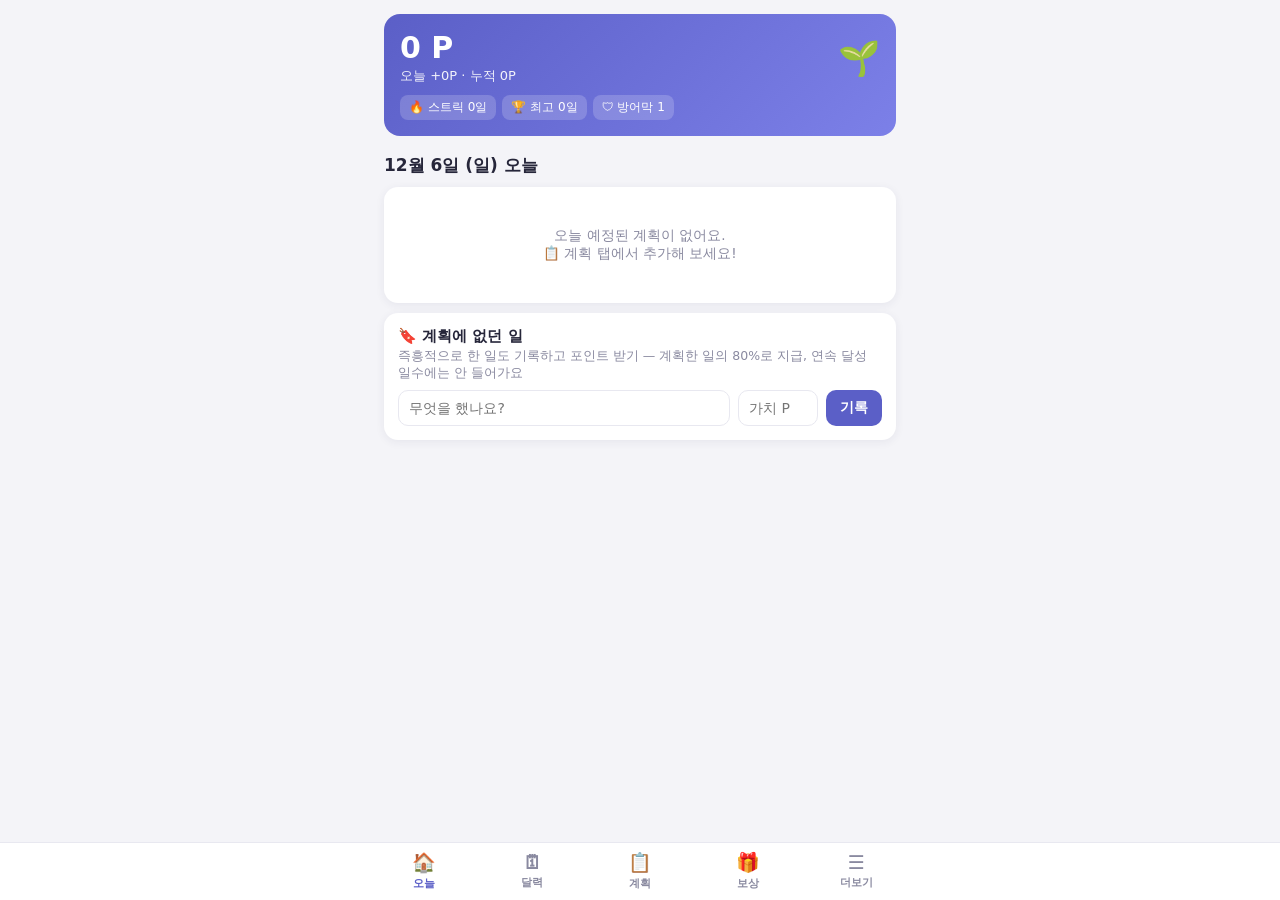
==== docs/index.html @ 291df18f "📱 PWA + GitHub Pages 배포 빌드 추가 (docs/)" ====
<!DOCTYPE html>
<html lang="ko">
<head>
<meta charset="UTF-8">
<meta name="viewport" content="width=device-width, initial-scale=1, viewport-fit=cover">
<meta name="theme-color" content="#5b5fc7">
<title>갓생 포인트</title>
<link rel="manifest" href="manifest.webmanifest">
<link rel="apple-touch-icon" href="icon-192.png">
<style>
:root{
  --bg:#f4f4f8; --card:#ffffff; --ink:#26263a; --sub:#8a8aa0;
  --accent:#5b5fc7; --accent2:#7c80e8; --gold:#e8a33d; --green:#3dab6e; --red:#d95c5c;
  --line:#e8e8f0; --shadow:0 2px 10px rgba(40,40,80,.07);
}
*{box-sizing:border-box; margin:0; padding:0; -webkit-tap-highlight-color:transparent}
body{font-family:'Apple SD Gothic Neo','Malgun Gothic',system-ui,sans-serif; background:var(--bg); color:var(--ink); font-size:15px}
#app{max-width:540px; margin:0 auto; padding:14px 14px 84px}
h2{font-size:17px; margin:18px 0 10px}
.card{background:var(--card); border-radius:14px; box-shadow:var(--shadow); padding:14px; margin-bottom:10px}
.row{display:flex; align-items:center; gap:8px}
.grow{flex:1}
.sub{color:var(--sub); font-size:12.5px}
.pts{color:var(--gold); font-weight:700}
button{font-family:inherit; border:none; border-radius:10px; padding:9px 14px; font-size:14px; cursor:pointer; background:var(--accent); color:#fff; font-weight:600}
button.ghost{background:#eef; color:var(--accent)}
button.gray{background:#ececf2; color:#555}
button.danger{background:#fdeaea; color:var(--red)}
button.small{padding:5px 10px; font-size:12.5px; border-radius:8px}
button:disabled{opacity:.45; cursor:default}
input,select{font-family:inherit; font-size:14px; padding:9px 10px; border:1.5px solid var(--line); border-radius:10px; background:#fff; color:var(--ink); width:100%}
input:focus,select:focus{outline:none; border-color:var(--accent2)}
label{font-size:12.5px; color:var(--sub); font-weight:600; display:block; margin:10px 0 4px}

/* header */
.hero{background:linear-gradient(135deg,var(--accent),var(--accent2)); color:#fff; border-radius:16px; padding:16px; margin-bottom:12px}
.hero .big{font-size:30px; font-weight:800}
.hero .lv{font-size:13px; opacity:.92; margin-top:2px}
.bar{height:7px; background:rgba(255,255,255,.25); border-radius:4px; margin-top:9px; overflow:hidden}
.bar>div{height:100%; background:#ffd77a; border-radius:4px}
.badges{display:flex; gap:6px; margin-top:10px; flex-wrap:wrap}
.badge{background:rgba(255,255,255,.18); border-radius:8px; padding:4px 9px; font-size:12px}

/* tabs */
nav{position:fixed; bottom:0; left:0; right:0; background:var(--card); border-top:1px solid var(--line); display:flex; z-index:50; padding-bottom:env(safe-area-inset-bottom)}
nav>div{max-width:540px; margin:0 auto; display:flex; flex:1}
nav button{flex:1; background:none; color:var(--sub); font-size:11px; padding:8px 0 9px; border-radius:0; font-weight:600; display:flex; flex-direction:column; gap:2px; align-items:center}
nav button .ic{font-size:19px}
nav button.on{color:var(--accent)}

/* plan items */
.plan{display:flex; align-items:center; gap:10px; padding:12px 0; border-bottom:1px solid var(--line)}
.plan:last-child{border-bottom:none}
.plan .t{font-weight:700; font-size:14.5px}
.plan.done .t{text-decoration:line-through; color:var(--sub)}
.chip{display:inline-block; font-size:11px; padding:2px 7px; border-radius:6px; background:#eef; color:var(--accent); margin-right:4px; font-weight:600}
.chip.time{background:#fdf3e3; color:var(--gold)}
.chip.d1{background:#e7f6ee; color:var(--green)} .chip.d2{background:#fdf3e3; color:var(--gold)} .chip.d3{background:#fdeaea; color:var(--red)}

.daybtns{display:flex; gap:5px; margin-top:4px}
.daybtns button{flex:1; padding:7px 0; font-size:12.5px; background:#ececf2; color:#777; border-radius:8px}
.daybtns button.on{background:var(--accent); color:#fff}

.toast{position:fixed; left:50%; transform:translateX(-50%); bottom:86px; background:#2c2c44; color:#fff; padding:12px 18px; border-radius:12px; font-size:13.5px; box-shadow:0 4px 18px rgba(0,0,0,.25); z-index:99; opacity:0; transition:opacity .25s; pointer-events:none; max-width:88%; text-align:center; line-height:1.5}
.toast.show{opacity:1}
.empty{text-align:center; color:var(--sub); padding:26px 0; font-size:13.5px}
.stat3{display:grid; grid-template-columns:1fr 1fr 1fr; gap:8px}
.stat3 .card{text-align:center; margin:0; padding:12px 6px}
.stat3 .n{font-size:20px; font-weight:800}
.hist{font-size:13px; padding:7px 0; border-bottom:1px solid var(--line); display:flex; justify-content:space-between; align-items:center; gap:8px}
.hist:last-child{border:none}
details summary{cursor:pointer; font-weight:700; font-size:14px; padding:4px 0}
.hidden{display:none}

/* v2: 프로젝트 진행률 바, 완료 입력 폼 */
.pbar{height:7px; background:#ececf2; border-radius:4px; margin-top:7px; overflow:hidden}
.pbar>div{height:100%; background:linear-gradient(90deg,var(--accent),var(--accent2)); border-radius:4px}
.cform{display:flex; flex-wrap:wrap; gap:8px; align-items:flex-end; background:#f6f6fb; border-radius:10px; padding:10px; margin:4px 0 8px}
.cform label{margin-top:0}
.msrow input{min-width:0}

/* v3: 습관 트래커 그리드 */
.hgrid{display:grid; grid-template-columns:1fr repeat(7,30px); gap:4px; align-items:center; padding:5px 0; border-bottom:1px solid var(--line)}
.hgrid:last-of-type{border-bottom:none}
.hcell{width:26px; height:26px; border-radius:8px; background:#ececf2; display:flex; align-items:center; justify-content:center; font-size:13px; color:#fff; padding:0; margin:0 auto}
.hcell.done{background:var(--green)}
.hcell.off{opacity:.3}
button.hcell{cursor:pointer; background:#ececf2}
button.hcell.done{background:var(--green)}
button.hcell.today{outline:2px solid var(--accent2); background:#ececf2}
button.hcell.today.done{background:var(--green)}

/* v5: 달력 */
.calhead{display:flex; align-items:center; justify-content:space-between; margin-bottom:8px}
.calhead .row{gap:5px}
.calgrid{display:grid; grid-template-columns:repeat(7,1fr); gap:4px}
.calwd{text-align:center; font-size:11px; color:var(--sub); padding:2px 0}
.cal-cell{min-height:44px; border-radius:10px; background:#f6f6fb; padding:5px 0 3px; text-align:center; font-size:12.5px; font-weight:600; color:var(--ink); border:none; display:flex; flex-direction:column; align-items:center; gap:3px; cursor:pointer}
.cal-cell.blank{background:transparent; cursor:default}
.cal-cell.today{outline:2px solid var(--accent2)}
.cal-cell.sel{box-shadow:inset 0 0 0 2px var(--accent)}
.cal-cell.ok{background:#e7f6ee}
.cal-cell.miss{background:#fdeaea}
.cal-cell.frozen{background:#e7f0fd}
.cdots{display:flex; gap:2px; height:5px}
.cd{width:5px; height:5px; border-radius:50%; background:#b8b8cc}
.cd.r{background:var(--red)}
.cd.dl{background:var(--gold)}
.cd.dld{background:var(--green)}
.cal-lg{display:inline-block; width:10px; height:10px; border-radius:3px; margin:0 3px 0 6px; vertical-align:-1px}
.cal-lg.ok{background:#e7f6ee} .cal-lg.miss{background:#fdeaea} .cal-lg.frozen{background:#e7f0fd}
</style>
</head>
<body>
<div id="app">
  <div id="hero"></div>
  <div id="view"></div>
</div>
<nav><div>
  <button data-tab="today"><span class="ic">🏠</span>오늘</button>
  <button data-tab="cal"><span class="ic">🗓</span>달력</button>
  <button data-tab="plans"><span class="ic">📋</span>계획</button>
  <button data-tab="shop"><span class="ic">🎁</span>보상</button>
  <button data-tab="more"><span class="ic">☰</span>더보기</button>
</div></nav>
<div class="toast" id="toast"></div>

<!-- 로드 순서 중요: core → services → app → components → boot -->
<script>
/* ===== core/utils.js ===== */
/* 공통 유틸 + 이벤트 버스 + 토스트 */
(function (PR) {
  'use strict';

  PR.DAYS = ['일', '월', '화', '수', '목', '금', '토'];

  PR.uid = function () {
    return Date.now().toString(36) + Math.random().toString(36).slice(2, 7);
  };

  PR.todayStr = function (d) {
    d = d || new Date();
    return d.getFullYear() + '-' + String(d.getMonth() + 1).padStart(2, '0') + '-' + String(d.getDate()).padStart(2, '0');
  };

  /* 해당 날짜가 속한 주의 월요일 (주간 쿼터 기준) */
  PR.weekKey = function (dateStr) {
    var d = new Date((dateStr || PR.todayStr()) + 'T12:00:00');
    var wd = (d.getDay() + 6) % 7; // 월=0
    d.setDate(d.getDate() - wd);
    return PR.todayStr(d);
  };

  /* a → b 일수 차 (b가 미래면 양수) */
  PR.daysBetween = function (a, b) {
    return Math.round((new Date(b + 'T12:00:00') - new Date(a + 'T12:00:00')) / 86400000);
  };

  PR.esc = function (s) {
    return String(s).replace(/[&<>"']/g, function (c) {
      return { '&': '&amp;', '<': '&lt;', '>': '&gt;', '"': '&quot;', "'": '&#39;' }[c];
    });
  };

  /* 이벤트 버스: 컴포넌트 간 결합도를 낮추는 pub/sub */
  var subs = {};
  PR.bus = {
    on: function (ev, fn) { (subs[ev] = subs[ev] || []).push(fn); },
    emit: function (ev, data) { (subs[ev] || []).forEach(function (fn) { fn(data); }); }
  };

  var toastTimer = null;
  PR.toast = function (html) {
    var t = document.getElementById('toast');
    if (!t) return;
    t.innerHTML = html;
    t.classList.add('show');
    clearTimeout(toastTimer);
    toastTimer = setTimeout(function () { t.classList.remove('show'); }, 2600);
  };
})(window.PR = window.PR || {});

/* ===== core/store.js ===== */
/* 상태 저장소: localStorage 영속화. 모든 상태 변경은 actions를 통해서만.

   데이터 모델 v4
   plan = { id, title, kind:'habit'|'routine'|'deadline', basePts, duty,
            targetT(분|null), targetQ(수|null), unitQ, mode:'or'|'and',   // routine/deadline
            time:'HH:MM'|'',                                             // routine
            freq:{type:'days',days:[]}|{type:'weekly',n},                // habit/routine
            deadline:'YYYY-MM-DD', createdAt,                            // deadline
            done, active }
   - habit(습관): 정해진 시각 없이 주기적으로 하면 좋은 것. 단순 O/X.
   - routine(반복적인 일): 목표(T/Q)·정시가 있는 반복 작업. 알바/출근 등 의무 포함.
   - duty(의무): 낮은 P 권장, 전체 스트릭 카운트에서 제외.
   log  = { id, planId, date, pts, r, full, duty, onTime, surprise, ts }  // 마일스톤 planId='ms:...', 페널티 planId='penalty'
   project = { id, title, bonusPts, deadline, createdAt, done, doneDate,
               milestones:[{id,title,pts,done,date}] }
   v4 심리 보강 필드: freezes(방어막), freezeMark(방어막 지급 눈금), frozenDates(방어막 보호일),
                     lastReconcile(마지막 정산일), penaltyOn(놓친 날 차감 여부) */
(function (PR) {
  'use strict';

  var LS_KEY = 'planning_reward_v1'; // 키는 유지 (내용의 v 필드로 버전 관리)
  var VER = 4;

  function blank() {
    return { v: VER, points: 0, earned: 0, plans: [], logs: [], projects: [], rewards: [], purchases: [], bestStreak: 0, lastMod: 0,
      /* v4: 심리 보강 */
      freezes: 1,            // 보유 방어막 수 (스트릭 보호)
      freezeMark: 0,         // 방어막을 지급한 최고 스트릭 눈금 (7일마다 +1)
      frozenDates: [],       // 방어막으로 보호된 날짜 (스트릭 유지에 성공으로 인정)
      lastReconcile: '',     // 마지막 일일 정산 날짜 (놓친 날 처리 기준)
      penaltyOn: true };     // 목표 놓친 날 소액 차감 여부
  }

  /* v1 → v2: 기본P = (수동P 또는 자동P) × 난이도 배율을 흡수 */
  function migrateV1(d) {
    d.plans = (d.plans || []).map(function (p) {
      var auto = p.type === 'timer' ? p.target : p.type === 'count' ? p.target : 20;
      var base = (p.pts != null && p.pts !== '') ? Number(p.pts) : auto;
      base = Math.round(base * ([1, 1, 1.5, 2][p.diff] || 1));
      return {
        id: p.id, title: p.title, kind: 'habit', basePts: base,
        targetT: p.type === 'timer' ? p.target : null,
        targetQ: p.type === 'count' ? p.target : null,
        unitQ: p.unit || '', mode: 'or', time: p.time || '',
        freq: { type: 'days', days: p.days || [] },
        deadline: '', createdAt: '', done: false, active: p.active !== false
      };
    });
    d.logs = (d.logs || []).map(function (l) { return Object.assign({ r: 1, full: true }, l); });
    d.projects = [];
    d.v = 2;
    return d;
  }

  /* v2 → v3: 기존 habit(목표·정시 가능)은 routine으로, duty 필드 추가 */
  function migrateV2(d) {
    d.plans = (d.plans || []).map(function (p) {
      return Object.assign({ duty: false }, p, { kind: p.kind === 'habit' ? 'routine' : p.kind });
    });
    d.logs = (d.logs || []).map(function (l) { return Object.assign({ duty: false }, l); });
    d.v = 3;
    return d;
  }

  /* v3 → v4: 방어막/정산 필드 추가. lastReconcile을 오늘로 두어 과거 소급 페널티 방지 */
  function migrateV3(d) {
    d.freezes = 1;
    d.freezeMark = 0;
    d.frozenDates = [];
    d.lastReconcile = PR.todayStr();
    d.penaltyOn = true;
    d.v = 4;
    return d;
  }

  function normalize(d) {
    if (!d || !d.v) return blank();
    if (d.v === 1) d = migrateV1(d);
    if (d.v === 2) d = migrateV2(d);
    if (d.v === 3) d = migrateV3(d);
    if (d.v !== VER) return blank();
    return Object.assign(blank(), d);
  }

  function load() {
    try { return normalize(JSON.parse(localStorage.getItem(LS_KEY))); } catch (e) {}
    return blank();
  }

  PR.store = {
    LS_KEY: LS_KEY,
    blank: blank,
    normalize: normalize,
    state: load(),

    /* 변경 저장 + 파일 동기화 트리거('saved' 이벤트) */
    save: function () {
      this.state.lastMod = Date.now();
      localStorage.setItem(LS_KEY, JSON.stringify(this.state));
      PR.bus.emit('saved');
    },

    /* 전체 교체 (가져오기/초기화) — 구버전 데이터도 자동 변환 */
    replace: function (next) {
      this.state = normalize(next);
      this.save();
    },

    /* 파일 복원용: lastMod를 갱신하지 않고 조용히 교체 */
    setRaw: function (next) {
      this.state = normalize(next);
      localStorage.setItem(LS_KEY, JSON.stringify(this.state));
    }
  };
})(window.PR = window.PR || {});

/* ===== services/points.js ===== */
/* 포인트/스트릭 계산 — 순수 로직 (DOM 의존 없음)

   수식 (1P ≈ 100원 노고 가치, 기본P는 사용자가 직접 설정)
   r  = 달성률: 목표 없으면 1, T만/Q만 있으면 해당 비율,
        둘 다 있으면 OR=max / AND=min
   지급       = 기본P × eff × (1 + 스트릭보너스 if 완전달성)
                eff = 완전달성 1 / 부분 max(r^1.5, 최소 0.1)  ← 부분 완화 + 착수 최저보상
   스트릭보너스 = min(연속일 × 2%, 50%)          — r ≥ 1일 때만
   정시보너스  = 기본P × 30% — 시간대(시작~끝) 안에 완료, 끝 미지정 시 시작 ±30분. r ≥ 1일 때만
   초과보너스  = 기본P × 50% × min(r-1, 1)       — 초과분 절반 요율, 상한 +50%
   조기보너스  = 기본P × 30% × 남은기간비율        — 마감형, r ≥ 1, 마감 전
   지각       = 마감 지나면 총액 × 50%
   서프라이즈  = 완전달성 시 낮은 확률로 추가 지급 (변동비율 강화, 액션에서만 굴림)
   번외 기록   = 가치의 80%, 보너스·스트릭 없음 (계획한 일이 항상 더 값지게)
   스트릭: 스케줄 인식(예정일만 의무) + 방어막 반영, 비의무·비번외 완전 달성만 인정 */
(function (PR) {
  'use strict';

  var FULL = 1 - 1e-9;

  /* 달성률. input = {t:실제 분, q:실제 분량} */
  function ratio(p, input) {
    input = input || {};
    var rT = p.targetT ? (Number(input.t) || 0) / p.targetT : null;
    var rQ = p.targetQ ? (Number(input.q) || 0) / p.targetQ : null;
    if (rT != null && rQ != null) return p.mode === 'and' ? Math.min(rT, rQ) : Math.max(rT, rQ);
    if (rT != null) return rT;
    if (rQ != null) return rQ;
    return 1; // O/X형
  }

  /* 그 날 완전 달성(비의무·비번외) 기록이 있는지 */
  function metOn(ds) {
    return PR.store.state.logs.some(function (l) {
      return l.date === ds && l.full && !l.duty && !l.adhoc;
    });
  }

  /* 그 날 "해야 할 일"이 있었는지 — 요일 고정 습관/반복(비의무)만 의무로 침.
     주 n회형은 특정일 의무가 아니므로 제외. */
  function obligationOn(ds) {
    return PR.store.state.plans.some(function (p) {
      return !p.duty && (p.kind === 'habit' || p.kind === 'routine') &&
        (!p.freq || p.freq.type !== 'weekly') && PR.sched && PR.sched.isScheduledOn(p, ds);
    });
  }

  /* 연속 달성일 (스케줄 인식 + 방어막 반영).
     - 완전 달성했거나 방어막으로 보호된 날 → 인정, 카운트
     - 아무것도 안 했지만 예정도 없던 날(휴식일) → 중립(스트릭 유지, 카운트 안 함)
     - 예정이 있었는데 놓친 날 → 스트릭 끊김
     extraToday=true면 오늘은 완전 달성으로 간주 */
  function computeStreak(extraToday) {
    var frozen = {};
    (PR.store.state.frozenDates || []).forEach(function (d) { frozen[d] = 1; });
    var todayS = PR.todayStr();
    function met(ds) { return frozen[ds] || metOn(ds) || (extraToday && ds === todayS); }

    var cur = 0;
    var d = new Date();
    if (!met(todayS)) d.setDate(d.getDate() - 1); // 오늘 미완료 = 아직 안 끊김
    for (var i = 0; i < 3650; i++) {
      var ds = PR.todayStr(d);
      if (met(ds)) { cur++; }
      else if (obligationOn(ds)) { break; } // 예정 있었는데 놓침 → 종료
      // else 휴식일: 중립, 계속 거슬러 올라감
      d.setDate(d.getDate() - 1);
    }
    return cur;
  }

  function streakBonus(s) { return Math.min(s * 0.02, 0.5); }

  /* 주어진 시각(분 단위)이 계획의 수행 시간대 안인지 */
  function inWindow(p, cur) {
    if (!p.time) return false;
    var hm = p.time.split(':').map(Number);
    var from = hm[0] * 60 + hm[1];
    if (p.timeTo) {
      var hm2 = p.timeTo.split(':').map(Number);
      var to = hm2[0] * 60 + hm2[1];
      return to >= from ? (cur >= from && cur <= to) : (cur >= from || cur <= to); // 자정 넘김 허용
    }
    return Math.abs(cur - from) <= 30;
  }

  /* 마감형 조기/지각 판정. {earlyRatio: 0~1, late: bool} */
  function deadlineState(p, todayStr) {
    if (!p.deadline) return { earlyRatio: 0, late: false };
    var today = todayStr || PR.todayStr();
    var total = Math.max(1, PR.daysBetween(p.createdAt || today, p.deadline));
    var left = PR.daysBetween(today, p.deadline);
    if (left < 0) return { earlyRatio: 0, late: true };
    return { earlyRatio: Math.min(left / total, 1), late: false };
  }

  /* 완료 시 지급 계산. now는 테스트 주입용.
     input.date(YYYY-MM-DD)가 오늘 이전이면 "소급 기록": 실제 완료일 기준으로
     지각 여부를 판정하되, 스트릭·정시·서프라이즈 보너스는 붙지 않는다. */
  function calcAward(p, input, now) {
    now = now || new Date();
    var doneDate = (input && input.date) ? input.date : PR.todayStr();
    if (doneDate > PR.todayStr()) doneDate = PR.todayStr(); // 미래 불가
    var retro = doneDate < PR.todayStr();
    var base = p.basePts;
    var r = ratio(p, input);
    var rc = Math.min(r, 1);
    var full = r >= FULL;

    /* 의무 항목은 스트릭에 기여하지 않으므로 현재 스트릭 기준으로만 보너스 적용 */
    var s = computeStreak(!p.duty);
    var sb = (full && !retro) ? streakBonus(s) : 0;
    /* 부분 달성 완화(r²→r^1.5) + 착수 최저보상: 조금이라도 하면 최소 10% 보장.
       "완벽 못 하면 시작도 안 함"을 줄임 (완전 달성은 그대로 100%). */
    var eff = full ? 1 : Math.max(Math.pow(rc, 1.5), rc > 0 ? 0.1 : 0);
    var main = Math.round(base * eff * (1 + sb));

    var onTime = false, otPts = 0;
    /* 정시 판정: 완료 폼의 체크(input.ontime)가 있으면 그 값을 신뢰,
       없으면 지금 시각으로 판정. 소급 기록은 체크한 경우에만 인정 */
    if (full && p.time) {
      var ok;
      if (input && input.ontime !== undefined) ok = !!input.ontime;
      else if (retro) ok = false;
      else ok = inWindow(p, now.getHours() * 60 + now.getMinutes());
      if (ok) { onTime = true; otPts = Math.round(base * 0.3); }
    }

    var over = r > 1 ? Math.round(base * 0.5 * Math.min(r - 1, 1)) : 0;

    var early = 0, late = false;
    if (p.kind === 'deadline') {
      var ds = deadlineState(p, doneDate); // 실제 완료일 기준 판정
      late = ds.late;
      if (full && !late) early = Math.round(base * 0.3 * ds.earlyRatio);
    }

    var total = main + otPts + over + early;
    if (late) total = Math.round(total * 0.5);

    return { total: total, main: main, otPts: otPts, over: over, early: early,
             late: late, onTime: onTime, r: r, full: full, streak: s, sb: sb,
             retro: retro, doneDate: doneDate };
  }

  /* 서프라이즈 보너스: 완전 달성 시 낮은 확률로 추가 지급 (변동비율 강화).
     미리보기를 흔들지 않도록 계산에서 분리 — 완료 액션에서만 굴린다. */
  var SURPRISE_P = 0.13;
  function rollSurprise(base) {
    if (!base || Math.random() >= SURPRISE_P) return { hit: false, pts: 0 };
    var pts = Math.max(1, Math.round(base * (0.2 + Math.random() * 0.3))); // 20~50%
    return { hit: true, pts: pts };
  }

  /* 완주 보너스 (프로젝트). 마감 있으면 조기 가산/지각 감액 동일 규칙 */
  function projectBonus(pj) {
    var bonus = pj.bonusPts || 0;
    if (!pj.deadline) return { total: bonus, early: 0, late: false };
    var ds = deadlineState(pj);
    if (ds.late) return { total: Math.round(bonus * 0.5), early: 0, late: true };
    var early = Math.round(bonus * 0.3 * ds.earlyRatio);
    return { total: bonus + early, early: early, late: false };
  }

  PR.points = {
    ratio: ratio,
    metOn: metOn,
    obligationOn: obligationOn,
    computeStreak: computeStreak,
    streakBonus: streakBonus,
    inWindow: inWindow,
    deadlineState: deadlineState,
    calcAward: calcAward,
    rollSurprise: rollSurprise,
    projectBonus: projectBonus
  };
})(window.PR = window.PR || {});

/* ===== services/schedule.js ===== */
/* 계획 스케줄 판정 — 순수 로직 */
(function (PR) {
  'use strict';

  /* 반복 계획(습관/반복적인 일)이 해당 날짜에 예정인지 (요일 고정: 매칭 / 주 n회: 매일 노출) */
  function isScheduledOn(p, dateStr) {
    if (!p.active || (p.kind !== 'habit' && p.kind !== 'routine')) return false;
    var f = p.freq || { type: 'days', days: [] };
    if (f.type === 'weekly') return true;
    if (f.days && f.days.length) {
      var wd = new Date(dateStr + 'T12:00:00').getDay();
      return f.days.indexOf(wd) !== -1;
    }
    return true; // 요일 미선택 = 매일
  }

  /* 오늘 완료 기록 (계획당 하루 1회) */
  function todayLog(planId) {
    var today = PR.todayStr();
    return PR.store.state.logs.find(function (l) { return l.planId === planId && l.date === today; });
  }

  /* 이번 주 완전 달성 횟수 (주간 쿼터용, 월요일 시작) */
  function weekFullCount(planId, dateStr) {
    var wk = PR.weekKey(dateStr || PR.todayStr());
    return PR.store.state.logs.filter(function (l) {
      return l.planId === planId && l.full && PR.weekKey(l.date) === wk;
    }).length;
  }

  /* 미완료 마감형 계획 (마감 임박순) */
  function pendingDeadlines() {
    return PR.store.state.plans
      .filter(function (p) { return p.kind === 'deadline' && p.active && !p.done; })
      .sort(function (a, b) { return (a.deadline || '9999').localeCompare(b.deadline || '9999'); });
  }

  /* 계획별 개인 스트릭 (요일 고정: 연속 예정일 / 주 n회: 연속 충족 주) */
  function planStreak(p) {
    var f = p.freq || { type: 'days', days: [] };
    if (f.type === 'weekly') {
      var n = 0;
      var wk = PR.weekKey(PR.todayStr());
      if (weekFullCount(p.id, wk) >= f.n) n++;
      var d = new Date(wk + 'T12:00:00');
      for (var i = 0; i < 520; i++) {
        d.setDate(d.getDate() - 7);
        if (weekFullCount(p.id, PR.todayStr(d)) >= f.n) n++;
        else break;
      }
      return { n: n, unit: '주' };
    }
    var dates = {};
    PR.store.state.logs.forEach(function (l) { if (l.planId === p.id && l.full) dates[l.date] = 1; });
    var cur = 0;
    var day = new Date();
    var ds = PR.todayStr(day);
    if (isScheduledOn(p, ds) && !dates[ds]) day.setDate(day.getDate() - 1); // 오늘 미완료 = 아직 안 끊김
    for (var j = 0; j < 3650; j++) {
      ds = PR.todayStr(day);
      if (isScheduledOn(p, ds)) {
        if (dates[ds]) cur++;
        else break;
      }
      day.setDate(day.getDate() - 1);
    }
    return { n: cur, unit: '일' };
  }

  PR.sched = {
    isScheduledOn: isScheduledOn,
    todayLog: todayLog,
    weekFullCount: weekFullCount,
    pendingDeadlines: pendingDeadlines,
    planStreak: planStreak
  };
})(window.PR = window.PR || {});

/* ===== services/actions.js ===== */
/* 액션: 상태를 변경하는 유일한 창구. 변경 후 save + 'change' 이벤트 발행 */
(function (PR) {
  'use strict';

  function commit() {
    PR.store.save();
    PR.bus.emit('change');
  }

  function awardToast(a, surprisePts, extra) {
    var total = a.total + (surprisePts || 0);
    var msg = (a.full ? '✅' : '🔸') + ' +' + total + 'P' + (a.full ? ' 획득!' : ' (부분 달성 ' + Math.round(Math.min(a.r, 1) * 100) + '%)');
    var parts = [];
    if (a.full && a.sb > 0) parts.push('스트릭 ' + a.streak + '일 +' + Math.round(a.sb * 100) + '%');
    if (a.onTime) parts.push('⏰ 정시 +' + a.otPts + 'P');
    if (a.over > 0) parts.push('💪 초과 +' + a.over + 'P');
    if (a.early > 0) parts.push('🚀 조기 +' + a.early + 'P');
    if (surprisePts) parts.push('🎉 서프라이즈 +' + surprisePts + 'P!');
    if (a.late) parts.push('⏳ 마감 지남 -50%');
    if (a.retro) parts.push('🕓 ' + a.doneDate + ' 완료로 기록 · 보너스 제외');
    if (parts.length) msg += '<br><span style="opacity:.75">' + parts.join(' · ') + '</span>';
    if (extra) msg += extra;
    PR.toast(msg);
  }

  /* 스트릭 7일 눈금마다 방어막 +1 (상한 3). 방어막 지급 시 문구 반환 */
  var FREEZE_CAP = 3;
  function grantFreezes(streak) {
    var S = PR.store.state;
    var got = 0;
    while (S.freezeMark + 7 <= streak) {
      S.freezeMark += 7;
      if (S.freezes < FREEZE_CAP) { S.freezes++; got++; }
    }
    return got ? '<br><span style="opacity:.75">🛡 방어막 +' + got + ' (연속 ' + S.freezeMark + '일 달성)</span>' : '';
  }

  var A = {};

  /* ---- 계획 완료/취소. input = {t:실제 분, q:실제 분량} ---- */
  A.completePlan = function (id, input) {
    var S = PR.store.state;
    var p = S.plans.find(function (x) { return x.id === id; });
    if (!p) return;
    var guardDate = (input && input.date) ? input.date : PR.todayStr();
    if (S.logs.some(function (l) { return l.planId === id && l.date === guardDate; })) return; // 같은 날 중복 방지
    if (p.kind === 'deadline' && p.done) return; // 소급 완료 등 중복 방지
    var a = PR.points.calcAward(p, input);
    var sp = (a.full && !a.retro) ? PR.points.rollSurprise(p.basePts) : { hit: false, pts: 0 };
    var total = a.total + sp.pts;
    S.logs.push({ id: PR.uid(), planId: id, date: a.doneDate, pts: total, r: a.r, full: a.full, duty: !!p.duty, onTime: a.onTime, surprise: sp.pts, retro: a.retro, ts: Date.now() });
    S.points += total;
    S.earned += total;
    var freezeMsg = '';
    if (a.full && !p.duty && !a.retro) {
      S.bestStreak = Math.max(S.bestStreak, a.streak);
      freezeMsg = grantFreezes(a.streak);
    }
    if (p.kind === 'deadline') p.done = true;
    commit();
    awardToast(a, sp.pts, freezeMsg);
  };

  A.uncompletePlan = function (id, date) {
    var S = PR.store.state;
    var l = date
      ? S.logs.find(function (x) { return x.planId === id && x.date === date; })
      : PR.sched.todayLog(id);
    if (!l) { // 소급 기록된 마감형: 마지막 로그로 취소
      var p0 = S.plans.find(function (x) { return x.id === id; });
      if (p0 && p0.kind === 'deadline' && p0.done) {
        var ls = S.logs.filter(function (x) { return x.planId === id; });
        l = ls[ls.length - 1];
      }
    }
    if (!l) return;
    S.points -= l.pts;
    S.earned -= l.pts;
    S.logs = S.logs.filter(function (x) { return x.id !== l.id; });
    var p = S.plans.find(function (x) { return x.id === id; });
    if (p && p.kind === 'deadline') p.done = false;
    commit();
  };

  /* ---- 계획 CRUD ---- */
  A.savePlan = function (p, isEdit) {
    var S = PR.store.state;
    if (isEdit) {
      S.plans = S.plans.map(function (x) { return x.id === p.id ? p : x; });
    } else {
      S.plans.push(p);
    }
    commit();
    PR.toast(PR.esc(p.title) + ' 저장 완료 ✓');
  };

  A.deletePlan = function (id) {
    var S = PR.store.state;
    S.plans = S.plans.filter(function (p) { return p.id !== id; });
    commit();
  };

  /* ---- 프로젝트 ---- */
  A.saveProject = function (pj) {
    PR.store.state.projects.push(pj);
    commit();
    PR.toast(PR.esc(pj.title) + ' 프로젝트 시작 🚩');
  };

  A.deleteProject = function (id) {
    var S = PR.store.state;
    S.projects = S.projects.filter(function (p) { return p.id !== id; });
    commit();
  };

  A.completeMilestone = function (pjId, msId) {
    var S = PR.store.state;
    var pj = S.projects.find(function (x) { return x.id === pjId; });
    if (!pj || pj.done) return;
    var ms = pj.milestones.find(function (m) { return m.id === msId; });
    if (!ms || ms.done) return;
    ms.done = true;
    ms.date = PR.todayStr();
    var sp = PR.points.rollSurprise(ms.pts);
    var msTotal = ms.pts + sp.pts;
    S.logs.push({ id: PR.uid(), planId: 'ms:' + msId, date: ms.date, pts: msTotal, r: 1, full: true, duty: false, onTime: false, surprise: sp.pts, ts: Date.now() });
    S.points += msTotal;
    S.earned += msTotal;
    var st = PR.points.computeStreak(true);
    S.bestStreak = Math.max(S.bestStreak, st);
    var freezeMsg = grantFreezes(st);
    var allDone = pj.milestones.every(function (m) { return m.done; });
    var msg = '✅ +' + msTotal + 'P — ' + PR.esc(ms.title) +
      (sp.pts ? ' <span style="opacity:.75">🎉 서프라이즈 +' + sp.pts + 'P!</span>' : '') + freezeMsg;
    if (allDone) {
      var b = PR.points.projectBonus(pj);
      pj.done = true;
      pj.doneDate = PR.todayStr();
      S.logs.push({ id: PR.uid(), planId: 'pj:' + pj.id, date: pj.doneDate, pts: b.total, r: 1, full: true, duty: false, onTime: false, ts: Date.now() });
      S.points += b.total;
      S.earned += b.total;
      msg = '🏆 프로젝트 완주! 보너스 +' + b.total + 'P' +
        (b.early ? '<br><span style="opacity:.75">🚀 조기 완주 +' + b.early + 'P 포함</span>' : '') +
        (b.late ? '<br><span style="opacity:.75">⏳ 마감 지남 -50%</span>' : '');
    }
    commit();
    PR.toast(msg);
  };

  A.uncompleteMilestone = function (pjId, msId) {
    var S = PR.store.state;
    var pj = S.projects.find(function (x) { return x.id === pjId; });
    if (!pj || pj.done) return; // 완주 후엔 되돌리기 불가
    var ms = pj.milestones.find(function (m) { return m.id === msId; });
    if (!ms || !ms.done) return;
    ms.done = false;
    ms.date = '';
    var l = S.logs.find(function (x) { return x.planId === 'ms:' + msId; });
    if (l) {
      S.points -= l.pts;
      S.earned -= l.pts;
      S.logs = S.logs.filter(function (x) { return x.id !== l.id; });
    }
    commit();
  };

  /* ---- 보상 ---- */
  A.addReward = function (name, cost) {
    PR.store.state.rewards.push({ id: PR.uid(), name: name, cost: cost });
    commit();
  };

  A.deleteReward = function (id) {
    var S = PR.store.state;
    S.rewards = S.rewards.filter(function (r) { return r.id !== id; });
    commit();
  };

  A.buyReward = function (id) {
    var S = PR.store.state;
    var r = S.rewards.find(function (x) { return x.id === id; });
    if (!r || S.points < r.cost) return;
    S.points -= r.cost;
    S.purchases.push({ id: PR.uid(), name: r.name, cost: r.cost, date: PR.todayStr() });
    commit();
    PR.toast('🎉 "' + PR.esc(r.name) + '" 구매! 마음껏 즐기세요');
  };

  /* ---- 번외 기록: 계획에 없던 일. 가치의 80% 지급, 보너스·스트릭 없음 ---- */
  A.addAdhoc = function (title, worth) {
    var S = PR.store.state;
    var pts = Math.max(1, Math.round(worth * 0.8));
    S.logs.push({ id: PR.uid(), planId: 'adhoc', title: title, date: PR.todayStr(), pts: pts, r: 1, full: true, duty: false, adhoc: true, onTime: false, ts: Date.now() });
    S.points += pts;
    S.earned += pts;
    commit();
    PR.toast('🔖 번외 +' + pts + 'P <span style="opacity:.75">(가치 ' + worth + 'P의 80%)</span>');
  };

  A.deleteAdhoc = function (logId) {
    var S = PR.store.state;
    var l = S.logs.find(function (x) { return x.id === logId && x.adhoc; });
    if (!l) return;
    S.points -= l.pts;
    S.earned -= l.pts;
    S.logs = S.logs.filter(function (x) { return x.id !== logId; });
    commit();
  };

  /* ---- 설정 ---- */
  A.setPenalty = function (on) {
    PR.store.state.penaltyOn = !!on;
    commit();
    PR.toast(on ? '놓친 날 소액 차감 켜짐' : '놓친 날 차감 꺼짐');
  };

  /* ---- 데이터 ---- */
  A.resetAll = function () {
    PR.store.replace(PR.store.blank());
    PR.bus.emit('change');
  };

  A.importState = function (d) {
    PR.store.replace(d);
    PR.bus.emit('change');
    PR.toast('가져오기 완료 ✓');
  };

  PR.actions = A;
})(window.PR = window.PR || {});

/* ===== services/reconcile.js ===== */
/* 일일 정산 — 앱 로드 시 1회. 지난 "놓친 예정일"을 처리한다.
   놓친 날(예정 있었는데 완전 달성 없음, 방어막 미보호):
     - 방어막이 있으면 자동 소모 → 그 날을 frozenDates에 넣어 스트릭 보호 (페널티 없음)
     - 없고 penaltyOn이면 소액 차감 (총액 상한)
   과거 소급 방지: lastReconcile 이후 ~ 어제까지만. 오늘은 아직 안 끝났으니 건드리지 않음.
   포인트는 0 밑으로 내려가지 않음. 처리 요약은 반환(로드 후 토스트). */
(function (PR) {
  'use strict';

  var PENALTY_RATE = 0.2;   // 놓친 계획 기본P의 20%
  var PENALTY_CAP = 30;     // 1회 정산 총 차감 상한

  function run() {
    var S = PR.store.state;
    var today = PR.todayStr();
    if (S.lastReconcile === today) return null;
    if (!S.lastReconcile) { S.lastReconcile = today; PR.store.save(); return null; } // 첫 실행: 기준일만 설정

    var frozen = {};
    (S.frozenDates || []).forEach(function (d) { frozen[d] = 1; });

    /* lastReconcile 다음날 ~ 어제까지의 놓친 예정일 수집 */
    var missed = [];
    var d = new Date(S.lastReconcile + 'T12:00:00');
    d.setDate(d.getDate() + 1);
    var guard = 0;
    while (PR.todayStr(d) < today && guard++ < 400) {
      var ds = PR.todayStr(d);
      if (!frozen[ds] && !PR.points.metOn(ds) && PR.points.obligationOn(ds)) {
        /* 그 날 예정됐던 비의무 계획들의 기본P 평균 */
        var due = S.plans.filter(function (p) {
          return !p.duty && (p.kind === 'habit' || p.kind === 'routine') &&
            (!p.freq || p.freq.type !== 'weekly') && PR.sched.isScheduledOn(p, ds);
        });
        var avg = due.reduce(function (a, p) { return a + (p.basePts || 0); }, 0) / (due.length || 1);
        missed.push({ ds: ds, pen: Math.max(1, Math.round(avg * PENALTY_RATE)) });
      }
      d.setDate(d.getDate() + 1);
    }

    var saved = 0, penDays = 0, penalty = 0;
    missed.forEach(function (m) {
      if (S.freezes > 0) {                 // 방어막으로 보호
        S.freezes--;
        S.frozenDates.push(m.ds);
        saved++;
      } else if (S.penaltyOn) {            // 소액 차감
        penalty += m.pen;
        penDays++;
      }
    });

    if (penalty > 0) {
      penalty = Math.min(penalty, PENALTY_CAP);
      S.points = Math.max(0, S.points - penalty);
      S.logs.push({ id: PR.uid(), planId: 'penalty', date: today, pts: -penalty,
        r: 0, full: false, duty: true, onTime: false, penalty: true, ts: Date.now() });
    }

    S.lastReconcile = today;
    PR.store.save();

    if (!saved && !penalty) return null;
    var parts = [];
    if (saved) parts.push('🛡 방어막 ' + saved + '개로 스트릭 지킴');
    if (penalty) parts.push('🥶 놓친 날 ' + penDays + '일 · -' + penalty + 'P');
    return parts.join('<br>');
  }

  PR.reconcile = { run: run };
})(window.PR = window.PR || {});

/* ===== services/sync.js ===== */
/* 데이터 동기화: JSON 내보내기/가져오기 + File System Access(PC 자동 저장) */
(function (PR) {
  'use strict';

  var fileHandle = null;
  var writeTimer = null;

  /* --- IndexedDB (파일 핸들 영속화) --- */
  function idb() {
    return new Promise(function (res, rej) {
      var r = indexedDB.open('pr-db', 1);
      r.onupgradeneeded = function () { r.result.createObjectStore('kv'); };
      r.onsuccess = function () { res(r.result); };
      r.onerror = function () { rej(r.error); };
    });
  }
  function idbSet(k, v) {
    return idb().then(function (d) {
      return new Promise(function (res, rej) {
        var t = d.transaction('kv', 'readwrite');
        t.objectStore('kv').put(v, k);
        t.oncomplete = res;
        t.onerror = function () { rej(t.error); };
      });
    });
  }
  function idbGet(k) {
    return idb().then(function (d) {
      return new Promise(function (res, rej) {
        var t = d.transaction('kv', 'readonly');
        var q = t.objectStore('kv').get(k);
        q.onsuccess = function () { res(q.result); };
        q.onerror = function () { rej(q.error); };
      });
    });
  }

  var sync = {
    supported: function () { return 'showSaveFilePicker' in window; },
    hasHandle: function () { return !!fileHandle; },

    exportData: function () {
      var blob = new Blob([JSON.stringify(PR.store.state, null, 1)], { type: 'application/json' });
      var a = document.createElement('a');
      a.href = URL.createObjectURL(blob);
      a.download = 'planning_reward_data.json';
      a.click();
      URL.revokeObjectURL(a.href);
      PR.toast('내보내기 완료 — Syncthing 폴더에 넣으면 다른 기기로 전송돼요');
    },

    importFile: function (file) {
      var rd = new FileReader();
      rd.onload = function () {
        try {
          var d = JSON.parse(rd.result);
          if (!d.v || d.v < 1 || d.v > 3) throw 0;
          if (d.lastMod < PR.store.state.lastMod &&
              !confirm('가져오는 데이터가 현재 데이터보다 오래됐어요. 그래도 덮어쓸까요?')) return;
          PR.actions.importState(d);
        } catch (e) {
          PR.toast('올바른 데이터 파일이 아니에요');
        }
      };
      rd.readAsText(file);
    },

    linkFile: function () {
      return window.showSaveFilePicker({
        suggestedName: 'planning_reward_data.json',
        types: [{ description: 'JSON', accept: { 'application/json': ['.json'] } }]
      }).then(function (h) {
        fileHandle = h;
        return idbSet('fh', h);
      }).then(function () {
        sync.write();
        PR.toast('파일 연결 완료 — 이제 자동 저장돼요');
        PR.bus.emit('change');
      }).catch(function () { /* 사용자 취소 */ });
    },

    /* 디바운스된 파일 쓰기 (store 저장 시 자동 호출) */
    write: function () {
      if (!fileHandle) return;
      clearTimeout(writeTimer);
      writeTimer = setTimeout(function () {
        fileHandle.createWritable().then(function (w) {
          return w.write(JSON.stringify(PR.store.state, null, 1)).then(function () { return w.close(); });
        }).catch(function () { fileHandle = null; });
      }, 400);
    },

    /* 시작 시: 연결된 파일이 더 최신이면 그 데이터로 복원 */
    restoreFile: function () {
      if (!sync.supported()) return Promise.resolve();
      return idbGet('fh').then(function (h) {
        if (!h) return;
        return h.queryPermission({ mode: 'readwrite' }).then(function (perm) {
          if (perm !== 'granted') return; // 재허용은 사용자가 '파일 연결' 버튼으로
          fileHandle = h;
          return h.getFile().then(function (f) { return f.text(); }).then(function (txt) {
            var d = JSON.parse(txt);
            if (d.v >= 1 && d.v <= 3 && d.lastMod > PR.store.state.lastMod) {
              PR.store.setRaw(d);
              PR.bus.emit('change');
            }
          });
        });
      }).catch(function () {});
    }
  };

  PR.bus.on('saved', function () { sync.write(); });
  PR.sync = sync;
})(window.PR = window.PR || {});

/* ===== core/app.js ===== */
/* 앱 셸: 탭 라우팅 + 렌더 오케스트레이션.
   컴포넌트 계약: { render(): string, bind?(rootEl), onNavAway?() }
   PR.app.register(name, component)로 등록 */
(function (PR) {
  'use strict';

  PR.app = {
    tab: 'today',
    views: {},

    register: function (name, view) { this.views[name] = view; },

    render: function () {
      document.querySelectorAll('nav button').forEach(function (b) {
        b.classList.toggle('on', b.dataset.tab === PR.app.tab);
      });
      var hero = document.getElementById('hero');
      if (hero && this.views.hero) hero.innerHTML = this.views.hero.render();

      var root = document.getElementById('view');
      var view = this.views[this.tab];
      if (!root || !view) return;
      root.innerHTML = view.render();
      if (view.bind) view.bind(root);
    },

    setTab: function (name) {
      var prev = this.views[this.tab];
      if (prev && prev.onNavAway) prev.onNavAway();
      this.tab = name;
      this.render();
    },

    init: function () {
      var nav = document.querySelector('nav');
      if (nav) nav.addEventListener('click', function (e) {
        var b = e.target.closest('button');
        if (b && b.dataset.tab) PR.app.setTab(b.dataset.tab);
      });
      PR.bus.on('change', function () { PR.app.render(); });
      /* 일일 정산: 놓친 예정일 방어막 소모/페널티 처리 (하루 1회) */
      var summary = PR.reconcile && PR.reconcile.run();
      this.render();
      if (summary) setTimeout(function () { PR.toast(summary); }, 400);
      PR.sync.restoreFile();
    }
  };
})(window.PR = window.PR || {});

/* ===== components/common.js ===== */
/* 컴포넌트 공용 뷰 헬퍼 */
(function (PR) {
  'use strict';

  function planChips(p) {
    var c = '';
    if (p.targetT) c += '<span class="chip">⏱ ' + p.targetT + '분</span>';
    if (p.targetQ) c += '<span class="chip">🔢 ' + p.targetQ + (p.unitQ || '개') + '</span>';
    if (p.targetT && p.targetQ) c += '<span class="chip" style="background:#f0e8fd;color:#8b5cf6">' + (p.mode === 'and' ? '둘 다' : '둘 중 하나') + '</span>';
    if (!p.targetT && !p.targetQ) c += '<span class="chip">✔ O/X</span>';
    if (p.time) c += '<span class="chip time">⏰ ' + p.time + (p.timeTo ? '~' + p.timeTo : '') + '</span>';
    if (p.duty) c += '<span class="chip" style="background:#e8e8ee;color:#777">의무</span>';
    if (p.kind === 'habit' || p.kind === 'routine') {
      var f = p.freq || { type: 'days', days: [] };
      var dd = f.type === 'weekly' ? '주 ' + f.n + '회'
        : (f.days && f.days.length) ? f.days.map(function (d) { return PR.DAYS[d]; }).join('') : '매일';
      c += '<span class="chip" style="background:#f0f0f5;color:#999">' + dd + '</span>';
    }
    if (p.kind === 'deadline' && p.deadline) {
      var left = PR.daysBetween(PR.todayStr(), p.deadline);
      var lbl = left < 0 ? '마감 지남' : left === 0 ? 'D-day' : 'D-' + left;
      c += '<span class="chip ' + (left <= 3 ? 'd3' : 'time') + '">📅 ' + lbl + '</span>';
    }
    return c;
  }

  /* 진행률 바 (프로젝트) */
  function progressBar(done, total) {
    var pct = total ? Math.round(done / total * 100) : 0;
    return '<div class="pbar"><div style="width:' + pct + '%"></div></div>' +
      '<div class="sub" style="margin-top:3px">' + done + '/' + total + ' 단계 (' + pct + '%)</div>';
  }

  /* 완료 입력 폼 (목표가 있는 계획용). idPrefix로 요소 구분 */
  function completeForm(p, idPrefix) {
    var h = '<div class="cform" id="' + idPrefix + '-form">';
    if (p.kind === 'deadline') {
      var today = PR.todayStr();
      h += '<div class="grow"><label>실제 완료한 날짜</label><input type="date" id="' + idPrefix + '-d" value="' + today + '" max="' + today + '"' + (p.createdAt ? ' min="' + p.createdAt + '"' : '') + '></div>';
    }
    if (p.time) {
      var n = new Date();
      var within = PR.points.inWindow(p, n.getHours() * 60 + n.getMinutes());
      if (!within) { // 지금이 시간대 안이면 물어볼 필요 없이 자동 인정 (체크박스 생략)
        h += '<label style="display:flex; align-items:center; gap:6px; cursor:pointer; flex-basis:100%; margin:0 0 2px">' +
          '<input type="checkbox" id="' + idPrefix + '-tm" style="width:auto">' +
          '시간대(' + p.time + (p.timeTo ? '~' + p.timeTo : ' ±30분') + ') 안에 완료했었어요 (+30%)</label>';
      }
    }
    if (p.targetT) h += '<div class="grow"><label>실제 시간 (분)</label><input type="number" min="0" id="' + idPrefix + '-t" value="' + p.targetT + '"></div>';
    if (p.targetQ) h += '<div class="grow"><label>실제 분량 (' + PR.esc(p.unitQ || '개') + ')</label><input type="number" min="0" id="' + idPrefix + '-q" value="' + p.targetQ + '"></div>';
    h += '<button data-confirm="' + p.id + '" style="align-self:flex-end">지급</button>';
    if (p.kind === 'deadline') {
      h += '<div class="sub" style="flex-basis:100%">뒤늦게 기록하는 경우 실제 완료일을 고르세요 — 마감 내였다면 지각 감액이 없어요 (소급 기록은 보너스 제외)</div>';
    }
    h += '</div>';
    return h;
  }

  PR.vh = { planChips: planChips, progressBar: progressBar, completeForm: completeForm };
})(window.PR = window.PR || {});

/* ===== components/hero.js ===== */
/* 상단 히어로: 포인트 잔액 / 스트릭 / 방어막 (레벨 시스템 제거됨) */
(function (PR) {
  'use strict';

  PR.app.register('hero', {
    render: function () {
      var S = PR.store.state;
      var st = PR.points.computeStreak(false);
      var today = PR.todayStr();
      var todayPts = S.logs.filter(function (l) { return l.date === today; })
        .reduce(function (a, l) { return a + l.pts; }, 0);
      return '' +
        '<div class="hero">' +
          '<div class="row"><div class="grow">' +
            '<div class="big">' + S.points.toLocaleString() + ' P</div>' +
            '<div class="lv">오늘 +' + todayPts.toLocaleString() + 'P · 누적 ' + S.earned.toLocaleString() + 'P</div>' +
          '</div><div style="font-size:34px">' + (st >= 7 ? '🔥' : st >= 3 ? '✨' : '🌱') + '</div></div>' +
          '<div class="badges">' +
            '<span class="badge">🔥 스트릭 ' + st + '일</span>' +
            '<span class="badge">🏆 최고 ' + S.bestStreak + '일</span>' +
            '<span class="badge">🛡 방어막 ' + (S.freezes || 0) + '</span>' +
          '</div>' +
        '</div>';
    }
  });
})(window.PR = window.PR || {});

/* ===== components/habits.js ===== */
/* 습관 탭: 해빗트래커 그리드 (최근 7일) + 습관 관리
   습관 = 정해진 시각 없이 주기적으로 하면 좋은 것. 단순 O/X 체크. */
(function (PR) {
  'use strict';

  var editing = null;

  function habits() {
    return PR.store.state.plans.filter(function (p) { return p.kind === 'habit' && p.active; });
  }

  function last7() {
    var out = [];
    for (var i = 6; i >= 0; i--) {
      var d = new Date(); d.setDate(d.getDate() - i);
      out.push(PR.todayStr(d));
    }
    return out;
  }

  function gridHtml() {
    var hs = habits();
    if (!hs.length) return '<div class="card"><div class="empty">습관을 추가해 보세요!<br>물 마시기, 스트레칭, 일기 쓰기 같은 것들 🌱</div></div>';
    var days = last7();
    var today = PR.todayStr();
    var logsBy = {};
    PR.store.state.logs.forEach(function (l) { logsBy[l.planId + '|' + l.date] = l.full; });

    var head = '<div class="hgrid" style="margin-bottom:2px"><div></div>' + days.map(function (ds) {
      var d = new Date(ds + 'T12:00:00');
      return '<div class="sub" style="text-align:center">' + PR.DAYS[d.getDay()] + '<br>' + d.getDate() + '</div>';
    }).join('') + '</div>';

    var rows = hs.map(function (p) {
      var st = PR.sched.planStreak(p);
      var quota = '';
      if (p.freq && p.freq.type === 'weekly') {
        var k = PR.sched.weekFullCount(p.id);
        quota = ' · 이번 주 ' + Math.min(k, p.freq.n) + '/' + p.freq.n + (k >= p.freq.n ? ' ✓' : '');
      }
      var cells = days.map(function (ds) {
        var done = !!logsBy[p.id + '|' + ds];
        var sched = PR.sched.isScheduledOn(p, ds);
        if (ds === today) {
          return '<button class="hcell today ' + (done ? 'done' : '') + '" data-hb="' + p.id + '" data-hbd="' + ds + '">' + (done ? '✓' : '') + '</button>';
        }
        if (sched) { // 지난 날도 체크/해제 가능 (소급: 보너스 없이 지급, 스트릭 날짜는 인정)
          return '<button class="hcell ' + (done ? 'done' : '') + '" data-hb="' + p.id + '" data-hbd="' + ds + '">' + (done ? '✓' : '') + '</button>';
        }
        return '<div class="hcell off">' + (done ? '✓' : '') + '</div>';
      }).join('');
      return '<div class="hgrid"><div style="min-width:0">' +
        '<div class="t" style="font-size:13.5px; overflow:hidden; text-overflow:ellipsis; white-space:nowrap">' + PR.esc(p.title) + '</div>' +
        '<div class="sub">🔥' + st.n + st.unit + ' · +' + p.basePts + 'P' + quota + '</div>' +
      '</div>' + cells + '</div>';
    }).join('');

    return '<div class="card">' + head + rows +
      '<div class="sub" style="margin-top:8px">칸을 눌러 체크/해제 — 지난 날도 가능 (소급은 보너스 없이 지급) · 흐린 칸은 예정일 아님</div></div>';
  }

  function formHtml() {
    var p = editing || { title: '', basePts: 10, freq: { type: 'days', days: [] } };
    var f = p.freq || { type: 'days', days: [] };
    var dayBtns = PR.DAYS.map(function (d, i) {
      return '<button type="button" class="' + ((f.days || []).indexOf(i) !== -1 ? 'on' : '') + '" data-day="' + i + '">' + d + '</button>';
    }).join('');
    return '<div class="card">' +
      '<div style="font-weight:700; margin-bottom:2px">' + (editing ? '✏️ 습관 수정' : '➕ 새 습관') + '</div>' +
      '<div class="row">' +
        '<div class="grow" style="flex:2"><label>습관 이름</label>' +
          '<input id="h-title" placeholder="예: 물 2L, 스트레칭" value="' + PR.esc(p.title) + '"></div>' +
        '<div class="grow"><label>포인트</label>' +
          '<input id="h-base" type="number" min="1" value="' + (p.basePts || '') + '"></div>' +
      '</div>' +
      '<div class="sub" style="margin-top:4px">습관은 가볍게 5~20P 권장</div>' +
      '<label>반복 방식</label>' +
      '<div class="row">' +
        '<button type="button" class="grow ' + (f.type !== 'weekly' ? '' : 'gray') + '" id="h-ftype-days">요일 고정</button>' +
        '<button type="button" class="grow ' + (f.type === 'weekly' ? '' : 'gray') + '" id="h-ftype-weekly">주 n회</button>' +
      '</div>' +
      '<div id="h-days-wrap" class="' + (f.type === 'weekly' ? 'hidden' : '') + '">' +
        '<label>요일 (선택 안 하면 매일)</label>' +
        '<div class="daybtns" id="h-days">' + dayBtns + '</div>' +
      '</div>' +
      '<div id="h-weekly-wrap" class="' + (f.type === 'weekly' ? '' : 'hidden') + '">' +
        '<label>주당 횟수</label>' +
        '<input id="h-wn" type="number" min="1" max="7" value="' + (f.n || 3) + '">' +
      '</div>' +
      '<div class="row" style="margin-top:12px">' +
        '<button id="h-save" class="grow">' + (editing ? '수정 저장' : '습관 추가') + '</button>' +
        (editing ? '<button id="h-cancel" class="gray">취소</button>' : '') +
      '</div>' +
    '</div>';
  }

  function listHtml() {
    var hs = habits();
    if (!hs.length) return '';
    return '<div class="card"><details><summary>습관 관리 (' + hs.length + ')</summary>' +
      hs.map(function (p) {
        var f = p.freq || { type: 'days', days: [] };
        var dd = f.type === 'weekly' ? '주 ' + f.n + '회'
          : (f.days && f.days.length) ? f.days.map(function (d) { return PR.DAYS[d]; }).join('') : '매일';
        return '<div class="plan"><div class="grow"><div class="t">' + PR.esc(p.title) + '</div>' +
          '<div class="sub">' + dd + ' · +' + p.basePts + 'P</div></div>' +
          '<button class="ghost small" data-hedit="' + p.id + '">수정</button>' +
          '<button class="danger small" data-hdel="' + p.id + '">삭제</button></div>';
      }).join('') + '</details></div>';
  }

  function submit() {
    var title = document.getElementById('h-title').value.trim();
    var base = Number(document.getElementById('h-base').value);
    if (!title) { PR.toast('습관 이름을 입력해 주세요'); return; }
    if (!base || base < 1) { PR.toast('포인트를 입력해 주세요'); return; }
    var weekly = !document.getElementById('h-weekly-wrap').classList.contains('hidden');
    var p = {
      id: editing ? editing.id : PR.uid(),
      title: title, kind: 'habit', basePts: base, duty: false,
      targetT: null, targetQ: null, unitQ: '', mode: 'or', time: '',
      freq: weekly
        ? { type: 'weekly', n: Math.min(7, Math.max(1, Number(document.getElementById('h-wn').value) || 3)) }
        : { type: 'days', days: Array.prototype.map.call(document.querySelectorAll('#h-days button.on'), function (b) { return Number(b.dataset.day); }) },
      deadline: '', createdAt: editing ? editing.createdAt : PR.todayStr(),
      done: false, active: true
    };
    var isEdit = !!editing;
    editing = null;
    PR.actions.savePlan(p, isEdit);
  }

  PR.app.register('habit', {
    render: function () {
      return '<h2>습관 트래커</h2>' + gridHtml() + formHtml() + listHtml();
    },

    bind: function (root) {
      root.onclick = function (e) {
        var b = e.target.closest('button');
        if (!b) return;
        if (b.dataset.hb) { // 날짜 칸 토글 (오늘 + 지난 7일)
          var ds = b.dataset.hbd || PR.todayStr();
          var has = PR.store.state.logs.some(function (l) { return l.planId === b.dataset.hb && l.date === ds; });
          if (has) PR.actions.uncompletePlan(b.dataset.hb, ds);
          else PR.actions.completePlan(b.dataset.hb, { date: ds });
          return;
        }
        if (b.dataset.day !== undefined && b.dataset.day !== '') { b.classList.toggle('on'); return; }
        if (b.id === 'h-ftype-days' || b.id === 'h-ftype-weekly') {
          var weekly = b.id === 'h-ftype-weekly';
          document.getElementById('h-days-wrap').classList.toggle('hidden', weekly);
          document.getElementById('h-weekly-wrap').classList.toggle('hidden', !weekly);
          document.getElementById('h-ftype-days').className = 'grow ' + (weekly ? 'gray' : '');
          document.getElementById('h-ftype-weekly').className = 'grow ' + (weekly ? '' : 'gray');
          return;
        }
        if (b.id === 'h-save') submit();
        if (b.id === 'h-cancel') { editing = null; PR.app.render(); }
        if (b.dataset.hedit) {
          editing = JSON.parse(JSON.stringify(PR.store.state.plans.find(function (p) { return p.id === b.dataset.hedit; })));
          PR.app.render();
        }
        if (b.dataset.hdel && confirm('이 습관을 삭제할까요? (기록은 유지됩니다)')) PR.actions.deletePlan(b.dataset.hdel);
      };
    },

    onNavAway: function () { editing = null; }
  });
})(window.PR = window.PR || {});

/* ===== components/today.js ===== */
/* 오늘 탭: 습관 + 1회성(마감) + 반복적인 일 + 프로젝트 다음 단계 */
(function (PR) {
  'use strict';

  var openId = null; // 완료 입력 폼이 열린 계획 id

  function expectFull(p) { // 완전 달성 시 예상 포인트 (미리보기)
    return PR.points.calcAward(p, { t: p.targetT || 0, q: p.targetQ || 0 }).total;
  }

  function planRow(p) {
    var done = !!PR.sched.todayLog(p.id);
    var n0 = new Date();
    var outOfWindow = p.time && !PR.points.inWindow(p, n0.getHours() * 60 + n0.getMinutes());
    /* 폼이 필요한 경우: 실제 수행량 입력(목표), 완료일 입력(마감형),
       시간대 밖 완료(정시 여부 확인). 시간대 안이면 자동 인정이라 물어보지 않음 */
    var needForm = p.targetT || p.targetQ || p.kind === 'deadline' || outOfWindow;
    var quota = '';
    if (p.kind === 'routine' && p.freq && p.freq.type === 'weekly') {
      var k = PR.sched.weekFullCount(p.id);
      quota = '<span class="chip ' + (k >= p.freq.n ? 'd1' : '') + '">이번 주 ' + Math.min(k, p.freq.n) + '/' + p.freq.n + (k >= p.freq.n ? ' ✓' : '') + '</span>';
    }
    var hint = '';
    if (!done && p.kind === 'deadline') {
      var ds = PR.points.deadlineState(p);
      hint = '<div class="sub" style="margin-top:2px">' + (ds.late
        ? '<span style="color:var(--red)">마감 지남 · 지급 50%</span>'
        : '지금 끝내면 조기 보너스 +' + Math.round(p.basePts * 0.3 * ds.earlyRatio) + 'P') + '</div>';
    }
    var h = '<div class="plan ' + (done ? 'done' : '') + '">' +
      '<div class="grow">' +
        '<div class="t">' + PR.esc(p.title) + '</div>' +
        '<div style="margin-top:4px">' + PR.vh.planChips(p) + quota + '</div>' +
        (done ? '' : '<div class="sub" style="margin-top:4px">완전 달성 시 <span class="pts">+' + expectFull(p) + 'P</span>' +
          (p.time ? ' · ⏰정시 +' + Math.round(p.basePts * 0.3) + 'P' : '') + '</div>') + hint +
      '</div>' +
      (done
        ? '<button class="gray small" data-undo="' + p.id + '">취소</button>'
        : (needForm
            ? '<button class="' + (openId === p.id ? 'gray' : '') + '" data-open="' + p.id + '">' + (openId === p.id ? '닫기' : '완료') + '</button>'
            : '<button data-donex="' + p.id + '">완료</button>')) +
    '</div>';
    if (!done && needForm && openId === p.id) h += PR.vh.completeForm(p, 'c' + p.id);
    return h;
  }

  PR.app.register('today', {
    render: function () {
      var S = PR.store.state;
      var today = PR.todayStr();
      var now = new Date();
      var out = '<h2>' + (now.getMonth() + 1) + '월 ' + now.getDate() + '일 (' + PR.DAYS[now.getDay()] + ') 오늘</h2>';

      /* 1. 오늘의 습관 (단순 토글) */
      var habits = S.plans.filter(function (p) { return p.kind === 'habit' && PR.sched.isScheduledOn(p, today); });
      if (habits.length) {
        var hDone = habits.filter(function (p) { return PR.sched.todayLog(p.id); }).length;
        out += '<div class="card"><div class="sub" style="margin-bottom:4px">🌱 습관 · ' + hDone + '/' + habits.length + '</div>' +
          habits.map(function (p) {
            var done = !!PR.sched.todayLog(p.id);
            var st = PR.sched.planStreak(p);
            return '<div class="plan ' + (done ? 'done' : '') + '">' +
              '<div class="grow"><div class="t">' + PR.esc(p.title) + '</div>' +
              '<div class="sub">🔥' + st.n + st.unit + ' · +' + p.basePts + 'P</div></div>' +
              '<button class="' + (done ? 'gray ' : '') + 'small" data-hb="' + p.id + '">' + (done ? '✓ 완료' : '체크') + '</button>' +
            '</div>';
          }).join('') + '</div>';
      }

      /* 2. 1회성 (마감) — 반복보다 우선 노출 */
      var dls = PR.sched.pendingDeadlines();
      if (dls.length) {
        out += '<div class="card"><div class="sub" style="margin-bottom:4px">📅 1회성 (마감)</div>' +
          dls.map(planRow).join('') + '</div>';
      }

      /* 3. 반복적인 일 */
      var routines = S.plans.filter(function (p) { return p.kind === 'routine' && PR.sched.isScheduledOn(p, today); });
      if (routines.length) {
        var doneN = routines.filter(function (p) { return PR.sched.todayLog(p.id); }).length;
        out += '<div class="card"><div class="sub" style="margin-bottom:4px">🔁 반복적인 일 · 달성 ' + doneN + '/' + routines.length + '</div>' +
          routines.map(planRow).join('') + '</div>';
      }

      /* 4. 프로젝트 다음 단계 */
      var pjs = S.projects.filter(function (x) { return !x.done; });
      if (pjs.length) {
        out += '<div class="card"><div class="sub" style="margin-bottom:4px">🚩 프로젝트 — 다음 단계</div>' +
          pjs.map(function (pj) {
            var doneN = pj.milestones.filter(function (m) { return m.done; }).length;
            var next = pj.milestones.find(function (m) { return !m.done; });
            return '<div class="plan"><div class="grow">' +
              '<div class="t">' + PR.esc(pj.title) + '</div>' +
              PR.vh.progressBar(doneN, pj.milestones.length) +
              (next ? '<div class="sub" style="margin-top:4px">다음: <b>' + PR.esc(next.title) + '</b> <span class="pts">+' + next.pts + 'P</span></div>' : '') +
              (doneN === pj.milestones.length - 1 ? '<div class="sub">마지막 단계! 완주 보너스 +' + PR.points.projectBonus(pj).total + 'P</div>' : '') +
            '</div>' +
            (next ? '<button data-ms="' + pj.id + ':' + next.id + '">완료</button>' : '') +
            '</div>';
          }).join('') + '</div>';
      }

      if (!habits.length && !routines.length && !dls.length && !pjs.length) {
        out += '<div class="card"><div class="empty">오늘 예정된 계획이 없어요.<br>📋 계획 탭에서 추가해 보세요!</div></div>';
      }
      /* 5. 번외 기록: 계획에 없던 일 */
      var ads = S.logs.filter(function (l) { return l.adhoc && l.date === today; });
      out += '<div class="card">' +
        '<div style="font-weight:700">🔖 계획에 없던 일</div>' +
        '<div class="sub" style="margin-top:2px">즉흥적으로 한 일도 기록하고 포인트 받기 — 계획한 일의 80%로 지급, 연속 달성 일수에는 안 들어가요</div>' +
        '<div class="row" style="margin-top:8px">' +
          '<input id="ad-title" style="flex:2" placeholder="무엇을 했나요?">' +
          '<input id="ad-pts" type="number" min="1" placeholder="가치 P" style="width:80px">' +
          '<button id="ad-add">기록</button>' +
        '</div>' +
        (ads.length ? '<div style="margin-top:8px">' + ads.map(function (l) {
          return '<div class="hist"><span>🔖 ' + PR.esc(l.title || '') + ' <span class="pts">+' + l.pts + 'P</span></span>' +
            '<button class="danger small" data-addel="' + l.id + '">✕</button></div>';
        }).join('') + '</div>' : '') +
      '</div>';

      return out;
    },

    bind: function (root) {
      root.onclick = function (e) {
        var b = e.target.closest('button');
        if (!b) return;
        if (b.dataset.hb) { // 습관 토글
          if (PR.sched.todayLog(b.dataset.hb)) PR.actions.uncompletePlan(b.dataset.hb);
          else PR.actions.completePlan(b.dataset.hb, {});
          return;
        }
        if (b.dataset.open) { openId = openId === b.dataset.open ? null : b.dataset.open; PR.app.render(); }
        if (b.dataset.donex) { openId = null; PR.actions.completePlan(b.dataset.donex, {}); }
        if (b.dataset.confirm) {
          var id = b.dataset.confirm;
          var tEl = document.getElementById('c' + id + '-t');
          var qEl = document.getElementById('c' + id + '-q');
          var dEl = document.getElementById('c' + id + '-d');
          var tmEl = document.getElementById('c' + id + '-tm');
          openId = null;
          PR.actions.completePlan(id, { t: tEl ? tEl.value : 0, q: qEl ? qEl.value : 0,
            date: dEl ? dEl.value : undefined, ontime: tmEl ? tmEl.checked : undefined });
        }
        if (b.dataset.undo && confirm('완료를 취소할까요? 받은 포인트가 회수됩니다.')) PR.actions.uncompletePlan(b.dataset.undo);
        if (b.id === 'ad-add') {
          var adTitle = document.getElementById('ad-title').value.trim();
          var adWorth = Number(document.getElementById('ad-pts').value);
          if (!adTitle || !adWorth || adWorth < 1) { PR.toast('내용과 가치(P)를 입력해 주세요'); return; }
          PR.actions.addAdhoc(adTitle, adWorth);
        }
        if (b.dataset.addel && confirm('이 기록을 삭제할까요? 받은 포인트가 회수됩니다.')) PR.actions.deleteAdhoc(b.dataset.addel);
        if (b.dataset.ms) {
          var pair = b.dataset.ms.split(':');
          PR.actions.completeMilestone(pair[0], pair[1]);
        }
      };
    },

    onNavAway: function () { openId = null; }
  });
})(window.PR = window.PR || {});

/* ===== components/plans.js ===== */
/* 계획 탭: [1회성 (마감) | 반복] 세그먼트 + 종류별 전용 폼. 프로젝트는 전용 탭으로 분리 */
(function (PR) {
  'use strict';

  var seg = 'deadline';  // 'deadline' | 'routine' | 'habit' | 'proj' — 1회성 목표 우선
  var editing = null;    // 수정 중인 계획

  function switchSeg(next) {
    var v = PR.app.views[seg];
    if (v && v.onNavAway) v.onNavAway();
    editing = null;
    seg = next;
    PR.app.render();
  }

  var RUBRIC = '<div class="sub" style="margin-top:4px">💡 1P ≈ 100원. "남이 시키면 최소 얼마 받을까?" ÷ 100 — 의무(알바·출근·수업) 5~10P · 가볍고 재미있음 10~20P · 무난함 30~50P · 하기 싫고 머리 아픔 80~100P</div>';

  function targetFields(p) {
    return '<label>목표 (선택 · 비우면 O/X 체크)</label>' +
      '<div class="row">' +
        '<div class="grow"><label style="margin-top:0">⏱ 시간 (분)</label>' +
          '<input id="f-tt" type="number" min="1" value="' + (p.targetT || '') + '" placeholder="예: 60"></div>' +
        '<div class="grow"><label style="margin-top:0">🔢 분량</label>' +
          '<input id="f-tq" type="number" min="1" value="' + (p.targetQ || '') + '" placeholder="예: 50"></div>' +
        '<div class="grow"><label style="margin-top:0">단위</label>' +
          '<input id="f-unit" placeholder="쪽/단어/문제" value="' + PR.esc(p.unitQ || '') + '"></div>' +
      '</div>' +
      '<div id="f-mode-wrap" class="hidden"><label>둘 다 입력됨 — 달성 기준</label>' +
        '<select id="f-mode">' +
          '<option value="or"' + (p.mode !== 'and' ? ' selected' : '') + '>둘 중 하나만 채우면 달성 (OR)</option>' +
          '<option value="and"' + (p.mode === 'and' ? ' selected' : '') + '>둘 다 채워야 달성 (AND)</option>' +
        '</select></div>';
  }

  function timeFields(p) {
    return '<label>수행 시간대 (선택 · 이 시간 안에 완료하면 정시 보너스 +30%)</label>' +
      '<div class="row">' +
        '<div class="grow"><input id="f-time" type="time" value="' + (p.time || '') + '"></div>' +
        '<div style="color:var(--sub)">~</div>' +
        '<div class="grow"><input id="f-timeto" type="time" value="' + (p.timeTo || '') + '"></div>' +
      '</div>' +
      '<div class="sub" style="margin-top:4px">끝 시각을 비우면 시작 시각 ±30분 내 완료 시 보너스</div>';
  }

  function commonHead(p, label, ph) {
    return '<div class="row">' +
      '<div class="grow" style="flex:2"><label>' + label + '</label>' +
        '<input id="f-title" placeholder="' + ph + '" value="' + PR.esc(p.title) + '"></div>' +
      '<div class="grow"><label>기본 포인트</label>' +
        '<input id="f-base" type="number" min="1" value="' + (p.basePts || '') + '" placeholder="30"></div>' +
    '</div>' + RUBRIC +
    '<label style="display:flex; align-items:center; gap:6px; cursor:pointer; margin-top:10px">' +
      '<input type="checkbox" id="f-duty" style="width:auto"' + (p.duty ? ' checked' : '') + '>' +
      '당연히 해야 하는 의무 (알바·출근·수업 — 스트릭 카운트 제외, 낮은 P 권장)</label>';
  }

  /* ---------------- 반복적인 일 폼 ---------------- */
  function routineForm() {
    var p = (editing && editing.kind === 'routine') ? editing
      : { title: '', basePts: 30, duty: false, targetT: '', targetQ: '', unitQ: '', mode: 'or', time: '', timeTo: '', freq: { type: 'days', days: [] } };
    var f = p.freq || { type: 'days', days: [] };
    var dayBtns = PR.DAYS.map(function (d, i) {
      return '<button type="button" class="' + ((f.days || []).indexOf(i) !== -1 ? 'on' : '') + '" data-day="' + i + '">' + d + '</button>';
    }).join('');
    return '<div class="card">' +
      '<div style="font-weight:700; margin-bottom:2px">' + (editing ? '✏️ 수정' : '➕ 새 반복적인 일') + '</div>' +
      commonHead(p, '이름', '예: 독서, 영어 공부, 알바') +
      targetFields(p) +
      timeFields(p) +
      '<label>반복 방식</label>' +
      '<div class="row">' +
        '<button type="button" class="grow ' + (f.type !== 'weekly' ? '' : 'gray') + '" id="f-ftype-days">요일 고정</button>' +
        '<button type="button" class="grow ' + (f.type === 'weekly' ? '' : 'gray') + '" id="f-ftype-weekly">주 n회</button>' +
      '</div>' +
      '<div id="f-days-wrap" class="' + (f.type === 'weekly' ? 'hidden' : '') + '">' +
        '<label>요일 (선택 안 하면 매일)</label>' +
        '<div class="daybtns" id="f-days">' + dayBtns + '</div>' +
      '</div>' +
      '<div id="f-weekly-wrap" class="' + (f.type === 'weekly' ? '' : 'hidden') + '">' +
        '<label>주당 횟수</label>' +
        '<input id="f-wn" type="number" min="1" max="7" value="' + (f.n || 3) + '">' +
      '</div>' +
      '<div class="row" style="margin-top:12px">' +
        '<button id="f-save-routine" class="grow">' + (editing ? '수정 저장' : '추가') + '</button>' +
        (editing ? '<button id="f-cancel" class="gray">취소</button>' : '') +
      '</div>' +
    '</div>';
  }

  /* ---------------- 1회성 (마감) 폼 ---------------- */
  function deadlineForm() {
    var p = (editing && editing.kind === 'deadline') ? editing
      : { title: '', basePts: 50, duty: false, targetT: '', targetQ: '', unitQ: '', mode: 'or', time: '', timeTo: '', deadline: '' };
    return '<div class="card">' +
      '<div style="font-weight:700; margin-bottom:2px">' + (editing ? '✏️ 수정' : '➕ 새 1회성 목표') + '</div>' +
      commonHead(p, '이름', '예: 보고서 제출, 과제') +
      targetFields(p) +
      timeFields(p) +
      '<label>마감일 (일찍 끝낼수록 보너스 ↑, 지나면 지급 50%)</label>' +
      '<input id="f-deadline" type="date" value="' + (p.deadline || '') + '">' +
      '<div class="row" style="margin-top:12px">' +
        '<button id="f-save-deadline" class="grow">' + (editing ? '수정 저장' : '추가') + '</button>' +
        (editing ? '<button id="f-cancel" class="gray">취소</button>' : '') +
      '</div>' +
    '</div>';
  }

  function planList(kind) {
    var S = PR.store.state;
    var list = S.plans.filter(function (p) { return p.kind === kind; });
    var items = list.length ? list.map(function (pl) {
      return '<div class="plan ' + (pl.done ? 'done' : '') + '">' +
        '<div class="grow">' +
          '<div class="t">' + PR.esc(pl.title) + (pl.done ? ' <span class="chip d1">완료됨</span>' : '') + '</div>' +
          '<div style="margin-top:4px">' + PR.vh.planChips(pl) + ' <span class="sub">기본 ' + pl.basePts + 'P</span></div>' +
        '</div>' +
        (pl.done ? '<button class="gray small" data-undone="' + pl.id + '">완료 취소</button>' : '') +
        '<button class="ghost small" data-edit="' + pl.id + '">수정</button>' +
        '<button class="danger small" data-del="' + pl.id + '">삭제</button>' +
      '</div>';
    }).join('') : '<div class="empty">아직 없어요</div>';
    return '<div class="card">' + items + '</div>';
  }

  var RULES = '<div class="card sub" style="line-height:1.7">💡 <b>지급 규칙</b><br>' +
    '지급 = 기본P × 달성률² (부분 달성은 깎여서: 50% 달성 → 25%)<br>' +
    '완전 달성 시: 스트릭 +2%/일(최대 +50%) · 시간대 내 완료 +30%<br>' +
    '초과 달성: 초과분의 절반 요율, 최대 +50%<br>' +
    '의무 항목은 스트릭 카운트에서 제외</div>';

  /* ---------------- 제출 ---------------- */
  function readTargets() {
    return {
      targetT: Number(document.getElementById('f-tt').value) || null,
      targetQ: Number(document.getElementById('f-tq').value) || null,
      unitQ: (document.getElementById('f-unit').value || '').trim(),
      mode: document.getElementById('f-mode').value
    };
  }

  function submitCommon(kind) {
    var title = document.getElementById('f-title').value.trim();
    var base = Number(document.getElementById('f-base').value);
    if (!title) { PR.toast('이름을 입력해 주세요'); return null; }
    if (!base || base < 1) { PR.toast('기본 포인트를 입력해 주세요'); return null; }
    return Object.assign({
      id: editing ? editing.id : PR.uid(),
      title: title, kind: kind, basePts: base,
      duty: document.getElementById('f-duty').checked,
      time: document.getElementById('f-time').value || '',
      timeTo: document.getElementById('f-timeto').value || '',
      freq: { type: 'days', days: [] }, deadline: '',
      createdAt: editing ? (editing.createdAt || PR.todayStr()) : PR.todayStr(),
      done: editing ? !!editing.done : false,
      active: true
    }, readTargets());
  }

  function submitRoutine() {
    var p = submitCommon('routine');
    if (!p) return;
    var weekly = !document.getElementById('f-weekly-wrap').classList.contains('hidden');
    p.freq = weekly
      ? { type: 'weekly', n: Math.min(7, Math.max(1, Number(document.getElementById('f-wn').value) || 3)) }
      : { type: 'days', days: Array.prototype.map.call(document.querySelectorAll('#f-days button.on'), function (b) { return Number(b.dataset.day); }) };
    var isEdit = !!editing;
    editing = null;
    PR.actions.savePlan(p, isEdit);
  }

  function submitDeadline() {
    var p = submitCommon('deadline');
    if (!p) return;
    p.deadline = document.getElementById('f-deadline').value || '';
    if (!p.deadline) { PR.toast('마감일을 입력해 주세요'); return; }
    var isEdit = !!editing;
    editing = null;
    PR.actions.savePlan(p, isEdit);
  }

  /* ---------------- 컴포넌트 ---------------- */
  PR.app.register('plans', {
    render: function () {
      var segBtns = '<div class="row" style="margin-bottom:10px">' +
        '<button class="grow small ' + (seg === 'deadline' ? '' : 'gray') + '" data-seg="deadline">📅 1회성</button>' +
        '<button class="grow small ' + (seg === 'routine' ? '' : 'gray') + '" data-seg="routine">🔁 반복</button>' +
        '<button class="grow small ' + (seg === 'habit' ? '' : 'gray') + '" data-seg="habit">🌱 습관</button>' +
        '<button class="grow small ' + (seg === 'proj' ? '' : 'gray') + '" data-seg="proj">🚩 프로젝트</button></div>';
      var body;
      if (seg === 'habit' || seg === 'proj') {
        body = PR.app.views[seg].render().replace(/^<h2>[^<]*<\/h2>/, '');
      } else if (seg === 'deadline') {
        body = deadlineForm() + planList('deadline') + RULES;
      } else {
        body = routineForm() + planList('routine') + RULES;
      }
      return '<h2>계획 관리</h2>' + segBtns + body;
    },

    bind: function (root) {
      if (seg === 'habit' || seg === 'proj') {
        var v = PR.app.views[seg];
        if (v && v.bind) v.bind(root);
        var sub = root.onclick;
        root.onclick = function (e) {
          var sb = e.target.closest('button');
          if (sb && sb.dataset.seg) { switchSeg(sb.dataset.seg); return; }
          if (sub) sub(e);
        };
        return;
      }
      root.onclick = function (e) {
        var b = e.target.closest('button');
        if (!b) return;
        if (b.dataset.seg) { switchSeg(b.dataset.seg); return; }
        if (b.dataset.day !== undefined && b.dataset.day !== '') { b.classList.toggle('on'); return; }
        if (b.id === 'f-ftype-days' || b.id === 'f-ftype-weekly') {
          var weekly = b.id === 'f-ftype-weekly';
          document.getElementById('f-days-wrap').classList.toggle('hidden', weekly);
          document.getElementById('f-weekly-wrap').classList.toggle('hidden', !weekly);
          document.getElementById('f-ftype-days').className = 'grow ' + (weekly ? 'gray' : '');
          document.getElementById('f-ftype-weekly').className = 'grow ' + (weekly ? '' : 'gray');
          return;
        }
        if (b.id === 'f-save-routine') submitRoutine();
        if (b.id === 'f-save-deadline') submitDeadline();
        if (b.id === 'f-cancel') { editing = null; PR.app.render(); }
        if (b.dataset.edit) {
          editing = JSON.parse(JSON.stringify(PR.store.state.plans.find(function (p) { return p.id === b.dataset.edit; })));
          seg = editing.kind === 'deadline' ? 'deadline' : 'routine';
          PR.app.render();
        }
        if (b.dataset.del && confirm('삭제할까요? (기록은 유지됩니다)')) PR.actions.deletePlan(b.dataset.del);
        if (b.dataset.undone && confirm('완료를 취소할까요? 받은 포인트가 회수됩니다.')) PR.actions.uncompletePlan(b.dataset.undone);
      };

      /* T/Q 둘 다 입력 시 모드 선택 표시 */
      var tt = document.getElementById('f-tt');
      if (tt) {
        var updMode = function () {
          var both = document.getElementById('f-tt').value && document.getElementById('f-tq').value;
          document.getElementById('f-mode-wrap').classList.toggle('hidden', !both);
        };
        tt.oninput = updMode;
        document.getElementById('f-tq').oninput = updMode;
        updMode();
      }
    },

    onNavAway: function () {
      editing = null;
      ['habit', 'proj'].forEach(function (n) {
        var v = PR.app.views[n];
        if (v && v.onNavAway) v.onNavAway();
      });
    }
  });
})(window.PR = window.PR || {});

/* ===== components/projects.js ===== */
/* 프로젝트 탭: 마일스톤 관리 (계획 탭에서 분리) */
(function (PR) {
  'use strict';

  function projForm() {
    return '' +
      '<div class="card">' +
        '<div style="font-weight:700; margin-bottom:2px">🚩 새 프로젝트</div>' +
        '<div class="sub" style="margin-top:4px; line-height:1.6">크고 막연한 일을 단계로 쪼개세요. 단계에 총액의 60~70%, 완주 보너스에 30~40% 배분을 권장. 단계 포인트는 시작할 때 확정하는 게 원칙!</div>' +
        '<label>프로젝트 이름</label>' +
        '<input id="pj-title" placeholder="예: 포트폴리오 완성">' +
        '<div class="row">' +
          '<div class="grow"><label>완주 보너스 (P)</label>' +
            '<input id="pj-bonus" type="number" min="0" placeholder="예: 200"></div>' +
          '<div class="grow"><label>마감 (선택 · 조기 완주 보너스 ↑)</label>' +
            '<input id="pj-deadline" type="date"></div>' +
        '</div>' +
        '<label>단계 (마일스톤)</label>' +
        '<div id="pj-rows"></div>' +
        '<button type="button" id="pj-addrow" class="ghost small" style="margin-top:6px">+ 단계 추가</button>' +
        '<button id="pj-save" style="margin-top:12px; width:100%">프로젝트 시작</button>' +
      '</div>';
  }

  function projList() {
    var S = PR.store.state;
    if (!S.projects.length) return '<div class="card"><div class="empty">진행 중인 프로젝트가 없어요</div></div>';
    return S.projects.map(function (pj) {
      var doneN = pj.milestones.filter(function (m) { return m.done; }).length;
      var ms = pj.milestones.map(function (m) {
        return '<div class="hist"><span>' + (m.done ? '✅' : '⬜') + ' ' + PR.esc(m.title) + ' <span class="pts">+' + m.pts + 'P</span></span>' +
          (pj.done ? '' : (m.done
            ? '<button class="gray small" data-msundo="' + pj.id + ':' + m.id + '">취소</button>'
            : '<button class="small" data-msdo="' + pj.id + ':' + m.id + '">완료</button>')) +
        '</div>';
      }).join('');
      return '<div class="card">' +
        '<div class="row"><div class="grow">' +
          '<div class="t" style="font-weight:700">' + (pj.done ? '🏆 ' : '🚩 ') + PR.esc(pj.title) + '</div>' +
          '<div class="sub">완주 보너스 ' + pj.bonusPts + 'P' + (pj.deadline ? ' · 마감 ' + pj.deadline : '') + (pj.done ? ' · ' + pj.doneDate + ' 완주' : '') + '</div>' +
        '</div>' +
        '<button class="danger small" data-pjdel="' + pj.id + '">삭제</button></div>' +
        PR.vh.progressBar(doneN, pj.milestones.length) +
        '<div style="margin-top:6px">' + ms + '</div>' +
      '</div>';
    }).join('');
  }

  function addMsRow(container) {
    var row = document.createElement('div');
    row.className = 'row msrow';
    row.style.marginTop = '6px';
    row.innerHTML = '<input class="ms-title grow" placeholder="단계 이름">' +
      '<input class="ms-pts" type="number" min="1" placeholder="P" style="width:70px">' +
      '<button type="button" class="danger small ms-del">✕</button>';
    row.querySelector('.ms-del').onclick = function () { row.remove(); };
    container.appendChild(row);
  }

  function submitProject() {
    var title = document.getElementById('pj-title').value.trim();
    if (!title) { PR.toast('프로젝트 이름을 입력해 주세요'); return; }
    var ms = [];
    document.querySelectorAll('#pj-rows .msrow').forEach(function (row) {
      var t = row.querySelector('.ms-title').value.trim();
      var pts = Number(row.querySelector('.ms-pts').value);
      if (t && pts > 0) ms.push({ id: PR.uid(), title: t, pts: Math.round(pts), done: false, date: '' });
    });
    if (!ms.length) { PR.toast('단계를 1개 이상 입력해 주세요'); return; }
    PR.actions.saveProject({
      id: PR.uid(), title: title,
      bonusPts: Math.max(0, Number(document.getElementById('pj-bonus').value) || 0),
      deadline: document.getElementById('pj-deadline').value || '',
      createdAt: PR.todayStr(), done: false, doneDate: '',
      milestones: ms
    });
  }

  PR.app.register('proj', {
    render: function () {
      return '<h2>프로젝트</h2>' + projForm() + projList();
    },

    bind: function (root) {
      root.onclick = function (e) {
        var b = e.target.closest('button');
        if (!b) return;
        if (b.id === 'pj-addrow') addMsRow(document.getElementById('pj-rows'));
        if (b.id === 'pj-save') submitProject();
        if (b.dataset.pjdel && confirm('이 프로젝트를 삭제할까요? (기록은 유지됩니다)')) PR.actions.deleteProject(b.dataset.pjdel);
        if (b.dataset.msdo) { var a = b.dataset.msdo.split(':'); PR.actions.completeMilestone(a[0], a[1]); }
        if (b.dataset.msundo && confirm('이 단계를 취소할까요? 받은 포인트가 회수됩니다.')) {
          var u = b.dataset.msundo.split(':'); PR.actions.uncompleteMilestone(u[0], u[1]);
        }
      };
      var rows = document.getElementById('pj-rows');
      if (rows && !rows.children.length) { addMsRow(rows); addMsRow(rows); addMsRow(rows); }
    }
  });
})(window.PR = window.PR || {});

/* ===== components/shop.js ===== */
/* 보상 탭: 보상 등록/구매 + 구매 내역 */
(function (PR) {
  'use strict';

  PR.app.register('shop', {
    render: function () {
      var S = PR.store.state;
      var form = '<div class="card">' +
        '<div style="font-weight:700">🎁 보상 등록</div>' +
        '<label>보상 이름</label><input id="r-name" placeholder="예: 유튜브 30분, 치킨 시키기, 게임 1시간">' +
        '<label>가격 (P)</label><input id="r-cost" type="number" min="1" placeholder="100">' +
        '<button id="r-add" style="margin-top:10px; width:100%">등록</button>' +
      '</div>';

      var list = S.rewards.length ? S.rewards.map(function (r) {
        return '<div class="plan">' +
          '<div class="grow"><div class="t">' + PR.esc(r.name) + '</div><div class="sub pts">' + r.cost.toLocaleString() + ' P</div></div>' +
          '<button class="small" data-buy="' + r.id + '"' + (S.points < r.cost ? ' disabled' : '') + '>구매</button>' +
          '<button class="danger small" data-rdel="' + r.id + '">✕</button>' +
        '</div>';
      }).join('') : '<div class="empty">보상을 등록해 보세요!<br>동기부여가 되는 것일수록 좋아요 🎯</div>';

      var hist = S.purchases.slice().reverse().slice(0, 30).map(function (h) {
        return '<div class="hist"><span>🛍 ' + PR.esc(h.name) + '</span><span class="sub">' + h.date + ' · -' + h.cost + 'P</span></div>';
      }).join('');

      return '<h2>보상 상점</h2>' + form + '<div class="card">' + list + '</div>' +
        (hist ? '<div class="card"><details><summary>구매 내역 (' + S.purchases.length + ')</summary>' + hist + '</details></div>' : '');
    },

    bind: function (root) {
      root.onclick = function (e) {
        var b = e.target.closest('button');
        if (!b) return;
        if (b.id === 'r-add') {
          var name = document.getElementById('r-name').value.trim();
          var cost = Math.max(1, Number(document.getElementById('r-cost').value) || 0);
          if (!name || !cost) { PR.toast('이름과 가격을 입력해 주세요'); return; }
          PR.actions.addReward(name, cost);
        }
        if (b.dataset.buy) {
          var r = PR.store.state.rewards.find(function (x) { return x.id === b.dataset.buy; });
          if (r && confirm('"' + r.name + '" 을(를) ' + r.cost + 'P로 구매할까요?')) PR.actions.buyReward(b.dataset.buy);
        }
        if (b.dataset.rdel && confirm('이 보상을 삭제할까요?')) PR.actions.deleteReward(b.dataset.rdel);
      };
    }
  });
})(window.PR = window.PR || {});

/* ===== components/stats.js ===== */
/* 통계 탭: 7일 그래프 + 30일 달성률 + 요약 */
(function (PR) {
  'use strict';

  PR.app.register('stats', {
    render: function () {
      var S = PR.store.state;

      /* 최근 7일 포인트 (마일스톤/완주 보너스/페널티 포함 = 순증감) */
      var days = [];
      for (var i = 6; i >= 0; i--) {
        var d = new Date(); d.setDate(d.getDate() - i);
        days.push(PR.todayStr(d));
      }
      var daily = days.map(function (ds) {
        return S.logs.filter(function (l) { return l.date === ds; })
          .reduce(function (a, l) { return a + l.pts; }, 0);
      });
      var max = Math.max.apply(null, daily.concat([10]));
      var W = 480, H = 170, bw = W / 7;
      var bars = daily.map(function (v, i) {
        var h = v / max * 120;
        var dd = new Date(days[i] + 'T12:00:00');
        return '<rect x="' + (i * bw + 10) + '" y="' + (140 - h) + '" width="' + (bw - 20) + '" height="' + Math.max(h, 2) + '" rx="6" fill="' + (i === 6 ? 'var(--accent)' : '#c9cbee') + '"/>' +
          '<text x="' + (i * bw + bw / 2) + '" y="' + (132 - h) + '" text-anchor="middle" font-size="11" fill="#888">' + (v || '') + '</text>' +
          '<text x="' + (i * bw + bw / 2) + '" y="160" text-anchor="middle" font-size="11" fill="#aaa">' + (dd.getMonth() + 1) + '/' + dd.getDate() + '</text>';
      }).join('');

      /* 30일 달성률 — 완전 달성만 인정 */
      var sched = 0, done = 0;
      /* 요일 고정(습관/반복): 일 단위 */
      for (var j = 0; j < 30; j++) {
        var d2 = new Date(); d2.setDate(d2.getDate() - j);
        var ds2 = PR.todayStr(d2);
        S.plans.forEach(function (p) {
          if ((p.kind !== 'habit' && p.kind !== 'routine') || (p.freq && p.freq.type === 'weekly')) return;
          if (!PR.sched.isScheduledOn(p, ds2)) return;
          sched++;
          if (S.logs.some(function (l) { return l.planId === p.id && l.date === ds2 && l.full; })) done++;
        });
      }
      /* 주 n회(습관/반복): 주 단위 (최근 4주) */
      for (var w = 0; w < 4; w++) {
        var wd = new Date(); wd.setDate(wd.getDate() - w * 7);
        var wk = PR.weekKey(PR.todayStr(wd));
        S.plans.forEach(function (p) {
          if ((p.kind !== 'habit' && p.kind !== 'routine') || !p.freq || p.freq.type !== 'weekly') return;
          sched += p.freq.n;
          done += Math.min(PR.sched.weekFullCount(p.id, wk), p.freq.n);
        });
      }
      var rate = sched ? Math.round(done / sched * 100) : 0;
      var weekPts = daily.reduce(function (a, b) { return a + b; }, 0);
      var spent = S.purchases.reduce(function (a, p) { return a + p.cost; }, 0);
      var pjDone = S.projects.filter(function (p) { return p.done; }).length;
      var completions = S.logs.filter(function (l) { return !l.penalty; }).length; // 페널티 로그 제외
      var docked = S.logs.filter(function (l) { return l.penalty; }).reduce(function (a, l) { return a - l.pts; }, 0);

      return '<h2>통계</h2>' +
        '<div class="stat3">' +
          '<div class="card"><div class="n">' + rate + '%</div><div class="sub">30일 달성률</div></div>' +
          '<div class="card"><div class="n pts">' + weekPts + '</div><div class="sub">7일 획득 P</div></div>' +
          '<div class="card"><div class="n">' + completions + '</div><div class="sub">총 완료 횟수</div></div>' +
        '</div>' +
        '<div class="card" style="margin-top:10px">' +
          '<div style="font-weight:700; margin-bottom:6px">최근 7일 획득 포인트</div>' +
          '<svg viewBox="0 0 ' + W + ' ' + H + '" style="width:100%">' + bars + '</svg>' +
        '</div>' +
        '<div class="card">' +
          '<div class="hist"><span>🔥 현재 스트릭</span><b>' + PR.points.computeStreak(false) + '일</b></div>' +
          '<div class="hist"><span>🏆 최고 스트릭</span><b>' + S.bestStreak + '일</b></div>' +
          '<div class="hist"><span>🛡 방어막</span><b>' + (S.freezes || 0) + '개</b></div>' +
          '<div class="hist"><span>🚩 완주한 프로젝트</span><b>' + pjDone + '개</b></div>' +
          '<div class="hist"><span>💰 누적 획득</span><b>' + S.earned.toLocaleString() + 'P</b></div>' +
          '<div class="hist"><span>🛍 보상에 사용</span><b>' + spent.toLocaleString() + 'P</b></div>' +
          (docked ? '<div class="hist"><span>🥶 놓쳐서 차감</span><b>' + docked.toLocaleString() + 'P</b></div>' : '') +
        '</div>';
    }
  });
})(window.PR = window.PR || {});

/* ===== components/settings.js ===== */
/* 설정 탭: 보상 규칙 / 동기화 / 데이터 관리 */
(function (PR) {
  'use strict';

  PR.app.register('setting', {
    render: function () {
      var S = PR.store.state;
      var fsa = PR.sync.supported();
      return '<h2>설정 · 데이터</h2>' +
        '<div class="card">' +
          '<div style="font-weight:700; margin-bottom:8px">📱↔💻 기기 간 동기화</div>' +
          '<div class="sub" style="line-height:1.7; margin-bottom:10px">' +
            '데이터는 이 브라우저에 자동 저장돼요.<br>' +
            '다른 기기와 맞추려면 <b>내보내기 → (Syncthing/클라우드로 파일 전달) → 가져오기</b>를 사용하세요.<br>' +
            (fsa
              ? 'PC에서는 아래 <b>파일 연결</b>을 하면 변경될 때마다 그 파일에 자동 저장됩니다. Syncthing 폴더 안의 파일을 연결하면 폰으로 자동 전송돼요.'
              : '이 브라우저는 파일 자동 저장을 지원하지 않아 수동 내보내기/가져오기를 사용하세요.') +
          '</div>' +
          '<div class="row" style="flex-wrap:wrap">' +
            '<button id="s-export" class="grow">📤 내보내기</button>' +
            '<button id="s-import" class="ghost grow">📥 가져오기</button>' +
            (fsa ? '<button id="s-link" class="ghost grow">🔗 파일 연결' + (PR.sync.hasHandle() ? ' 됨 ✓' : '') + '</button>' : '') +
          '</div>' +
          '<input type="file" id="s-file" accept=".json" class="hidden">' +
        '</div>' +
        '<div class="card">' +
          '<div style="font-weight:700; margin-bottom:8px">🎯 보상 규칙</div>' +
          '<div class="row" style="align-items:center; justify-content:space-between">' +
            '<div class="sub" style="line-height:1.6; flex:1">예정된 계획을 놓친 날 소액 차감<br>' +
              '<span style="opacity:.7">방어막이 있으면 차감 대신 방어막이 쓰여요</span></div>' +
            '<button id="s-penalty" class="' + (S.penaltyOn ? '' : 'ghost') + ' small">' + (S.penaltyOn ? '켜짐' : '꺼짐') + '</button>' +
          '</div>' +
        '</div>' +
        '<div class="card">' +
          '<div style="font-weight:700; margin-bottom:8px">📲 폰에서 앱처럼 쓰기</div>' +
          '<div class="sub" style="line-height:1.7">이 HTML 파일을 폰으로 보내 브라우저로 연 뒤, 메뉴에서 <b>"홈 화면에 추가"</b>를 누르면 앱 아이콘처럼 쓸 수 있어요.</div>' +
        '</div>' +
        '<div class="card">' +
          '<button id="s-reset" class="danger" style="width:100%">전체 데이터 초기화</button>' +
        '</div>' +
        '<div class="sub" style="text-align:center; margin-top:6px">마지막 저장: ' + (S.lastMod ? new Date(S.lastMod).toLocaleString('ko-KR') : '없음') + '</div>';
    },

    bind: function (root) {
      root.onclick = function (e) {
        var b = e.target.closest('button');
        if (!b) return;
        if (b.id === 's-penalty') PR.actions.setPenalty(!PR.store.state.penaltyOn);
        if (b.id === 's-export') PR.sync.exportData();
        if (b.id === 's-import') document.getElementById('s-file').click();
        if (b.id === 's-link') PR.sync.linkFile();
        if (b.id === 's-reset' && confirm('정말 모든 데이터를 삭제할까요?') && confirm('되돌릴 수 없어요. 진행할까요?')) PR.actions.resetAll();
      };
      var fi = document.getElementById('s-file');
      if (fi) fi.onchange = function (e) {
        var f = e.target.files[0];
        if (f) PR.sync.importFile(f);
        e.target.value = '';
      };
    }
  });
})(window.PR = window.PR || {});

/* ===== components/calendar.js ===== */
/* 달력 탭: 월간 예정 + 달성 기록. 날짜를 누르면 그날 상세 */
(function (PR) {
  'use strict';

  var cur = null;      // {y, m} 표시 중인 달
  var selected = null; // 선택된 날짜 'YYYY-MM-DD'

  function initState() {
    if (!cur) {
      var n = new Date();
      cur = { y: n.getFullYear(), m: n.getMonth() };
      selected = PR.todayStr();
    }
  }

  /* 해당 날짜의 예정/기록 요약 */
  function dayInfo(ds) {
    var S = PR.store.state;
    var due = S.plans.filter(function (p) { return PR.sched.isScheduledOn(p, ds); });
    /* 주 n회형은 특정 날짜의 약속이 아니므로 예정 점 대상에서 제외 */
    var dueFixed = due.filter(function (p) { return !p.freq || p.freq.type !== 'weekly'; });
    var dls = S.plans.filter(function (p) { return p.kind === 'deadline' && p.active && p.deadline === ds; });
    var pjs = S.projects.filter(function (pj) { return pj.deadline === ds; });
    var doneIds = {};
    S.logs.forEach(function (l) { if (l.date === ds && l.full) doneIds[l.planId] = 1; });
    var adhoc = S.logs.filter(function (l) { return l.adhoc && l.date === ds; });
    var frozen = (S.frozenDates || []).indexOf(ds) !== -1;
    return { due: due, dueFixed: dueFixed, dls: dls, pjs: pjs, doneIds: doneIds, adhoc: adhoc, frozen: frozen };
  }

  function cellHtml(ds, dayNum) {
    var today = PR.todayStr();
    var info = dayInfo(ds);
    var cls = 'cal-cell';
    if (ds === today) cls += ' today';
    if (ds === selected) cls += ' sel';
    if (ds < today) { // 지난 날: 결과 색
      if (info.frozen) cls += ' frozen';
      else if (PR.points.metOn(ds)) cls += ' ok';
      else if (PR.points.obligationOn(ds)) cls += ' miss';
    }
    var dots = '';
    if (info.dueFixed.length) dots += '<span class="cd"></span>';
    if (info.dls.length || info.pjs.length) { // 마감일: 미완료 금색 / 전부 완료 초록
      var allDone = info.dls.every(function (x) { return x.done; }) && info.pjs.every(function (x) { return x.done; });
      dots += '<span class="cd ' + (allDone ? 'dld' : 'dl') + '"></span>';
    }
    return '<button class="' + cls + '" data-day="' + ds + '">' + dayNum +
      '<span class="cdots">' + dots + '</span></button>';
  }

  function detailHtml(ds) {
    var S = PR.store.state;
    var today = PR.todayStr();
    var info = dayInfo(ds);
    var d = new Date(ds + 'T12:00:00');
    var rows = [];

    if (info.frozen) rows.push('<div class="hist"><span>🛡 방어막으로 보호된 날</span></div>');
    info.pjs.forEach(function (pj) {
      rows.push('<div class="hist"><span>🚩 프로젝트 마감: <b>' + PR.esc(pj.title) + '</b></span>' +
        (pj.done ? '<span class="chip d1">완주 ✓</span>' : '') + '</div>');
    });
    info.dls.forEach(function (p) {
      rows.push('<div class="hist"><span>📌 마감: <b>' + PR.esc(p.title) + '</b> <span class="pts">' + p.basePts + 'P</span></span>' +
        (p.done ? '<span class="chip d1">완료 ✓</span>' : (ds < today ? '<span class="chip d3">미완료</span>' : '')) + '</div>');
    });
    info.due.forEach(function (p) {
      var weekly = p.freq && p.freq.type === 'weekly';
      var did = !!info.doneIds[p.id];
      /* 주 n회: 특정일 약속이 아니므로 미래엔 표시 안 함, 과거엔 실제로 한 날만 ✓ */
      if (weekly && ds > today) return;
      if (weekly && ds < today && !did) return;
      var icon = p.kind === 'habit' ? '🌱' : '🔁';
      var mark = '';
      if (ds <= today) mark = did ? '<span class="chip d1">✓</span>'
        : (ds < today && !weekly ? '<span class="chip" style="background:#f0f0f5;color:#999">✗</span>' : '');
      rows.push('<div class="hist"><span>' + icon + ' ' + PR.esc(p.title) +
        (p.duty ? ' <span class="chip" style="background:#e8e8ee;color:#777">의무</span>' : '') + '</span>' + mark + '</div>');
    });
    info.adhoc.forEach(function (l) {
      rows.push('<div class="hist"><span>🔖 ' + PR.esc(l.title || '') + '</span><span class="pts">+' + l.pts + 'P</span></div>');
    });
    var dayPts = S.logs.filter(function (l) { return l.date === ds; })
      .reduce(function (a, l) { return a + l.pts; }, 0);

    return '<div class="card">' +
      '<div class="row"><div class="grow" style="font-weight:700">' +
        (d.getMonth() + 1) + '월 ' + d.getDate() + '일 (' + PR.DAYS[d.getDay()] + ')' +
        (ds === today ? ' <span class="chip">오늘</span>' : '') + '</div>' +
        (dayPts ? '<span class="pts">' + (dayPts > 0 ? '+' : '') + dayPts + 'P</span>' : '') + '</div>' +
      (rows.length ? '<div style="margin-top:6px">' + rows.join('') + '</div>'
        : '<div class="empty" style="padding:14px 0">이날은 예정도 기록도 없어요</div>') +
    '</div>';
  }

  PR.app.register('cal', {
    render: function () {
      initState();
      var first = new Date(cur.y, cur.m, 1);
      var startWd = first.getDay();
      var dim = new Date(cur.y, cur.m + 1, 0).getDate();

      var head = '<div class="calhead">' +
        '<button class="ghost small" data-cal="prev">‹</button>' +
        '<div style="font-weight:700">' + cur.y + '년 ' + (cur.m + 1) + '월</div>' +
        '<div class="row"><button class="ghost small" data-cal="now">오늘</button>' +
        '<button class="ghost small" data-cal="next">›</button></div></div>';

      var grid = '<div class="calgrid">' +
        PR.DAYS.map(function (w) { return '<div class="calwd">' + w + '</div>'; }).join('');
      for (var b = 0; b < startWd; b++) grid += '<div class="cal-cell blank"></div>';
      for (var day = 1; day <= dim; day++) {
        var ds = cur.y + '-' + String(cur.m + 1).padStart(2, '0') + '-' + String(day).padStart(2, '0');
        grid += cellHtml(ds, day);
      }
      grid += '</div>';

      var legend = '<div class="sub" style="margin-top:8px">' +
        '<span class="cal-lg ok"></span>달성 <span class="cal-lg miss"></span>놓침 ' +
        '<span class="cal-lg frozen"></span>방어막 · <span class="cd" style="display:inline-block"></span> 예정 ' +
        '<span class="cd dl" style="display:inline-block"></span> 마감 <span class="cd dld" style="display:inline-block"></span> 마감 완료</div>';

      return '<h2>달력</h2><div class="card">' + head + grid + legend + '</div>' + detailHtml(selected);
    },

    bind: function (root) {
      root.onclick = function (e) {
        var b = e.target.closest('button');
        if (!b) return;
        if (b.dataset.day) { selected = b.dataset.day; PR.app.render(); return; }
        if (b.dataset.cal === 'prev') { cur.m--; if (cur.m < 0) { cur.m = 11; cur.y--; } PR.app.render(); }
        if (b.dataset.cal === 'next') { cur.m++; if (cur.m > 11) { cur.m = 0; cur.y++; } PR.app.render(); }
        if (b.dataset.cal === 'now') {
          var n = new Date();
          cur = { y: n.getFullYear(), m: n.getMonth() };
          selected = PR.todayStr();
          PR.app.render();
        }
      };
    }
  });
})(window.PR = window.PR || {});

/* ===== components/more.js ===== */
/* 더보기 탭: [통계 | 설정] — 기존 stats/setting 뷰에 위임 */
(function (PR) {
  'use strict';

  var seg = 'stats';

  PR.app.register('more', {
    render: function () {
      var segBtns = '<div class="row" style="margin-bottom:10px; margin-top:14px">' +
        '<button class="grow small ' + (seg === 'stats' ? '' : 'gray') + '" data-mseg="stats">📊 통계</button>' +
        '<button class="grow small ' + (seg === 'setting' ? '' : 'gray') + '" data-mseg="setting">⚙️ 설정</button></div>';
      return segBtns + PR.app.views[seg].render();
    },

    bind: function (root) {
      var v = PR.app.views[seg];
      if (v && v.bind) v.bind(root);
      var sub = root.onclick;
      root.onclick = function (e) {
        var b = e.target.closest('button');
        if (b && b.dataset.mseg) { seg = b.dataset.mseg; PR.app.render(); return; }
        if (sub) sub(e);
      };
    }
  });
})(window.PR = window.PR || {});

/* ===== core/boot.js ===== */
/* 부트스트랩: 모든 컴포넌트 등록 후 앱 시작 */
(function (PR) {
  'use strict';
  PR.app.init();
})(window.PR = window.PR || {});
</script>
<script>
if ('serviceWorker' in navigator && location.protocol === 'https:') {
  addEventListener('load', () => navigator.serviceWorker.register('./sw.js'));
}
</script>
</body>
</html>
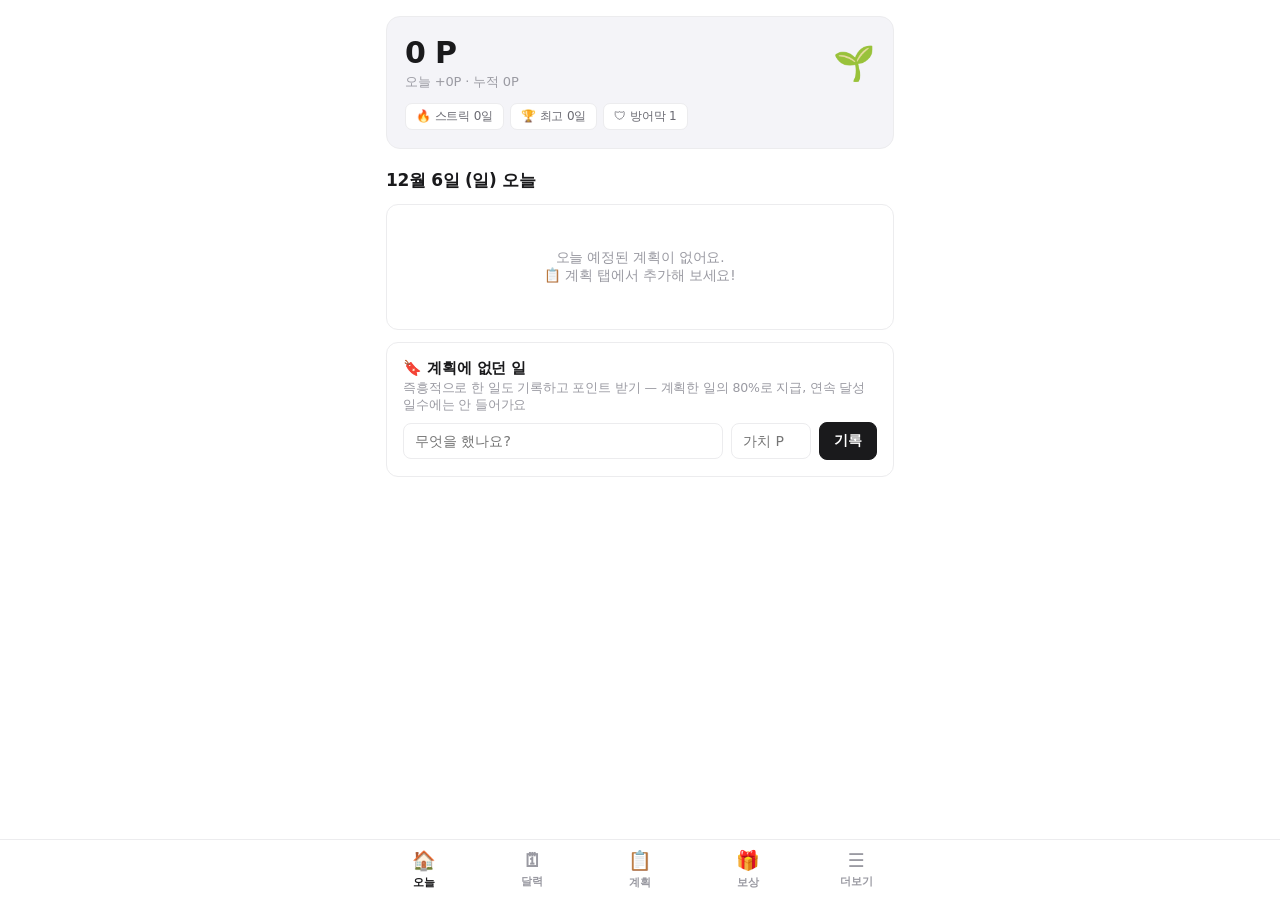
==== commit 7789c57f: "💄 Add help / update design" ====
--- a/docs/index.html
+++ b/docs/index.html
@@ -9,106 +9,111 @@
 <link rel="apple-touch-icon" href="icon-192.png">
 <style>
 :root{
-  --bg:#f4f4f8; --card:#ffffff; --ink:#26263a; --sub:#8a8aa0;
-  --accent:#5b5fc7; --accent2:#7c80e8; --gold:#e8a33d; --green:#3dab6e; --red:#d95c5c;
-  --line:#e8e8f0; --shadow:0 2px 10px rgba(40,40,80,.07);
+  --bg:#ffffff; --panel:#fafafa; --card:#ffffff;
+  --ink:#1a1a1c; --sub:#9a9aa2;
+  --accent:#1a1a1c; --accent2:#3a3a40; --soft:#f1f1f3;
+  --gold:#a9812f; --green:#4c8f6d; --red:#c25b5b;
+  --line:#ececee; --shadow:none;
+  --r:12px; --r-sm:8px;
 }
 *{box-sizing:border-box; margin:0; padding:0; -webkit-tap-highlight-color:transparent}
-body{font-family:'Apple SD Gothic Neo','Malgun Gothic',system-ui,sans-serif; background:var(--bg); color:var(--ink); font-size:15px}
-#app{max-width:540px; margin:0 auto; padding:14px 14px 84px}
-h2{font-size:17px; margin:18px 0 10px}
-.card{background:var(--card); border-radius:14px; box-shadow:var(--shadow); padding:14px; margin-bottom:10px}
+body{font-family:'Apple SD Gothic Neo','Malgun Gothic',system-ui,sans-serif; background:var(--bg); color:var(--ink); font-size:15px; -webkit-font-smoothing:antialiased; letter-spacing:-0.01em}
+#app{max-width:540px; margin:0 auto; padding:16px 16px 88px}
+h2{font-size:17px; font-weight:700; margin:20px 0 12px; letter-spacing:-0.02em}
+.card{background:var(--card); border:1px solid var(--line); border-radius:var(--r); box-shadow:none; padding:16px; margin-bottom:12px}
 .row{display:flex; align-items:center; gap:8px}
 .grow{flex:1}
 .sub{color:var(--sub); font-size:12.5px}
 .pts{color:var(--gold); font-weight:700}
-button{font-family:inherit; border:none; border-radius:10px; padding:9px 14px; font-size:14px; cursor:pointer; background:var(--accent); color:#fff; font-weight:600}
-button.ghost{background:#eef; color:var(--accent)}
-button.gray{background:#ececf2; color:#555}
-button.danger{background:#fdeaea; color:var(--red)}
-button.small{padding:5px 10px; font-size:12.5px; border-radius:8px}
-button:disabled{opacity:.45; cursor:default}
-input,select{font-family:inherit; font-size:14px; padding:9px 10px; border:1.5px solid var(--line); border-radius:10px; background:#fff; color:var(--ink); width:100%}
-input:focus,select:focus{outline:none; border-color:var(--accent2)}
-label{font-size:12.5px; color:var(--sub); font-weight:600; display:block; margin:10px 0 4px}
+button{font-family:inherit; border:1px solid var(--accent); border-radius:var(--r-sm); padding:9px 14px; font-size:14px; cursor:pointer; background:var(--accent); color:#fff; font-weight:600; transition:opacity .15s}
+button:hover{opacity:.88}
+button.ghost{background:transparent; color:var(--ink); border-color:var(--line)}
+button.gray{background:var(--soft); color:#6a6a72; border-color:transparent}
+button.danger{background:transparent; color:var(--red); border-color:var(--line)}
+button.small{padding:5px 11px; font-size:12.5px; border-radius:7px}
+button:disabled{opacity:.4; cursor:default}
+input,select{font-family:inherit; font-size:14px; padding:9px 11px; border:1px solid var(--line); border-radius:var(--r-sm); background:#fff; color:var(--ink); width:100%; transition:border-color .15s}
+input:focus,select:focus{outline:none; border-color:var(--ink)}
+label{font-size:12px; color:var(--sub); font-weight:600; display:block; margin:12px 0 5px; letter-spacing:0}
 
 /* header */
-.hero{background:linear-gradient(135deg,var(--accent),var(--accent2)); color:#fff; border-radius:16px; padding:16px; margin-bottom:12px}
-.hero .big{font-size:30px; font-weight:800}
-.hero .lv{font-size:13px; opacity:.92; margin-top:2px}
-.bar{height:7px; background:rgba(255,255,255,.25); border-radius:4px; margin-top:9px; overflow:hidden}
-.bar>div{height:100%; background:#ffd77a; border-radius:4px}
-.badges{display:flex; gap:6px; margin-top:10px; flex-wrap:wrap}
-.badge{background:rgba(255,255,255,.18); border-radius:8px; padding:4px 9px; font-size:12px}
+.hero{background:#f4f4f8; border:1px solid var(--line); color:var(--ink); border-radius:14px; padding:18px; margin-bottom:14px}
+.hero .big{font-size:30px; font-weight:800; letter-spacing:-0.02em}
+.hero .lv{font-size:13px; color:var(--sub); margin-top:3px}
+.bar{height:6px; background:#e6e6ea; border-radius:3px; margin-top:11px; overflow:hidden}
+.bar>div{height:100%; background:var(--ink); border-radius:3px}
+.badges{display:flex; gap:6px; margin-top:12px; flex-wrap:wrap}
+.badge{background:#fff; border:1px solid var(--line); color:#6a6a72; border-radius:7px; padding:4px 10px; font-size:12px}
 
 /* tabs */
-nav{position:fixed; bottom:0; left:0; right:0; background:var(--card); border-top:1px solid var(--line); display:flex; z-index:50; padding-bottom:env(safe-area-inset-bottom)}
+nav{position:fixed; bottom:0; left:0; right:0; background:rgba(255,255,255,.92); backdrop-filter:saturate(180%) blur(12px); border-top:1px solid var(--line); display:flex; z-index:50; padding-bottom:env(safe-area-inset-bottom)}
 nav>div{max-width:540px; margin:0 auto; display:flex; flex:1}
-nav button{flex:1; background:none; color:var(--sub); font-size:11px; padding:8px 0 9px; border-radius:0; font-weight:600; display:flex; flex-direction:column; gap:2px; align-items:center}
+nav button{flex:1; background:none; color:var(--sub); font-size:11px; padding:9px 0 10px; border:none; border-radius:0; font-weight:600; display:flex; flex-direction:column; gap:3px; align-items:center}
+nav button:hover{opacity:1}
 nav button .ic{font-size:19px}
-nav button.on{color:var(--accent)}
+nav button.on{color:var(--ink)}
 
 /* plan items */
-.plan{display:flex; align-items:center; gap:10px; padding:12px 0; border-bottom:1px solid var(--line)}
+.plan{display:flex; align-items:center; gap:10px; padding:13px 0; border-bottom:1px solid var(--line)}
 .plan:last-child{border-bottom:none}
-.plan .t{font-weight:700; font-size:14.5px}
+.plan .t{font-weight:600; font-size:14.5px}
 .plan.done .t{text-decoration:line-through; color:var(--sub)}
-.chip{display:inline-block; font-size:11px; padding:2px 7px; border-radius:6px; background:#eef; color:var(--accent); margin-right:4px; font-weight:600}
-.chip.time{background:#fdf3e3; color:var(--gold)}
-.chip.d1{background:#e7f6ee; color:var(--green)} .chip.d2{background:#fdf3e3; color:var(--gold)} .chip.d3{background:#fdeaea; color:var(--red)}
-
-.daybtns{display:flex; gap:5px; margin-top:4px}
-.daybtns button{flex:1; padding:7px 0; font-size:12.5px; background:#ececf2; color:#777; border-radius:8px}
-.daybtns button.on{background:var(--accent); color:#fff}
-
-.toast{position:fixed; left:50%; transform:translateX(-50%); bottom:86px; background:#2c2c44; color:#fff; padding:12px 18px; border-radius:12px; font-size:13.5px; box-shadow:0 4px 18px rgba(0,0,0,.25); z-index:99; opacity:0; transition:opacity .25s; pointer-events:none; max-width:88%; text-align:center; line-height:1.5}
+.chip{display:inline-block; font-size:11px; padding:2px 8px; border-radius:6px; background:var(--soft); color:#6a6a72; margin-right:4px; font-weight:600}
+.chip.time{background:var(--soft); color:var(--gold)}
+.chip.d1{background:var(--soft); color:var(--green)} .chip.d2{background:var(--soft); color:var(--gold)} .chip.d3{background:var(--soft); color:var(--red)}
+
+.daybtns{display:flex; gap:5px; margin-top:5px}
+.daybtns button{flex:1; padding:7px 0; font-size:12.5px; background:var(--soft); color:#8a8a92; border-color:transparent; border-radius:7px}
+.daybtns button.on{background:var(--accent); color:#fff; border-color:var(--accent)}
+
+.toast{position:fixed; left:50%; transform:translateX(-50%); bottom:90px; background:var(--ink); color:#fff; padding:12px 18px; border-radius:10px; font-size:13.5px; box-shadow:0 6px 24px rgba(0,0,0,.18); z-index:99; opacity:0; transition:opacity .25s; pointer-events:none; max-width:88%; text-align:center; line-height:1.5}
 .toast.show{opacity:1}
-.empty{text-align:center; color:var(--sub); padding:26px 0; font-size:13.5px}
-.stat3{display:grid; grid-template-columns:1fr 1fr 1fr; gap:8px}
-.stat3 .card{text-align:center; margin:0; padding:12px 6px}
-.stat3 .n{font-size:20px; font-weight:800}
-.hist{font-size:13px; padding:7px 0; border-bottom:1px solid var(--line); display:flex; justify-content:space-between; align-items:center; gap:8px}
+.empty{text-align:center; color:var(--sub); padding:28px 0; font-size:13.5px}
+.stat3{display:grid; grid-template-columns:1fr 1fr 1fr; gap:10px}
+.stat3 .card{text-align:center; margin:0; padding:14px 6px}
+.stat3 .n{font-size:20px; font-weight:800; letter-spacing:-0.02em}
+.hist{font-size:13px; padding:9px 0; border-bottom:1px solid var(--line); display:flex; justify-content:space-between; align-items:center; gap:8px}
 .hist:last-child{border:none}
-details summary{cursor:pointer; font-weight:700; font-size:14px; padding:4px 0}
+details summary{cursor:pointer; font-weight:600; font-size:14px; padding:5px 0}
 .hidden{display:none}
 
-/* v2: 프로젝트 진행률 바, 완료 입력 폼 */
-.pbar{height:7px; background:#ececf2; border-radius:4px; margin-top:7px; overflow:hidden}
-.pbar>div{height:100%; background:linear-gradient(90deg,var(--accent),var(--accent2)); border-radius:4px}
-.cform{display:flex; flex-wrap:wrap; gap:8px; align-items:flex-end; background:#f6f6fb; border-radius:10px; padding:10px; margin:4px 0 8px}
+/* 프로젝트 진행률 바, 완료 입력 폼 */
+.pbar{height:6px; background:var(--soft); border-radius:3px; margin-top:8px; overflow:hidden}
+.pbar>div{height:100%; background:var(--accent); border-radius:3px}
+.cform{display:flex; flex-wrap:wrap; gap:8px; align-items:flex-end; background:var(--panel); border:1px solid var(--line); border-radius:var(--r-sm); padding:12px; margin:5px 0 8px}
 .cform label{margin-top:0}
 .msrow input{min-width:0}
 
-/* v3: 습관 트래커 그리드 */
-.hgrid{display:grid; grid-template-columns:1fr repeat(7,30px); gap:4px; align-items:center; padding:5px 0; border-bottom:1px solid var(--line)}
+/* 습관 트래커 그리드 */
+.hgrid{display:grid; grid-template-columns:1fr repeat(7,30px); gap:4px; align-items:center; padding:6px 0; border-bottom:1px solid var(--line)}
 .hgrid:last-of-type{border-bottom:none}
-.hcell{width:26px; height:26px; border-radius:8px; background:#ececf2; display:flex; align-items:center; justify-content:center; font-size:13px; color:#fff; padding:0; margin:0 auto}
-.hcell.done{background:var(--green)}
-.hcell.off{opacity:.3}
-button.hcell{cursor:pointer; background:#ececf2}
-button.hcell.done{background:var(--green)}
-button.hcell.today{outline:2px solid var(--accent2); background:#ececf2}
-button.hcell.today.done{background:var(--green)}
-
-/* v5: 달력 */
-.calhead{display:flex; align-items:center; justify-content:space-between; margin-bottom:8px}
+.hcell{width:26px; height:26px; border-radius:7px; background:var(--soft); display:flex; align-items:center; justify-content:center; font-size:13px; color:#fff; padding:0; margin:0 auto}
+.hcell.done{background:var(--accent)}
+.hcell.off{opacity:.35}
+button.hcell{cursor:pointer; background:var(--soft); border-color:transparent}
+button.hcell.done{background:var(--accent); border-color:var(--accent)}
+button.hcell.today{outline:1.5px solid var(--ink); outline-offset:0; background:var(--soft)}
+button.hcell.today.done{background:var(--accent)}
+
+/* 달력 */
+.calhead{display:flex; align-items:center; justify-content:space-between; margin-bottom:10px}
 .calhead .row{gap:5px}
 .calgrid{display:grid; grid-template-columns:repeat(7,1fr); gap:4px}
 .calwd{text-align:center; font-size:11px; color:var(--sub); padding:2px 0}
-.cal-cell{min-height:44px; border-radius:10px; background:#f6f6fb; padding:5px 0 3px; text-align:center; font-size:12.5px; font-weight:600; color:var(--ink); border:none; display:flex; flex-direction:column; align-items:center; gap:3px; cursor:pointer}
-.cal-cell.blank{background:transparent; cursor:default}
-.cal-cell.today{outline:2px solid var(--accent2)}
-.cal-cell.sel{box-shadow:inset 0 0 0 2px var(--accent)}
-.cal-cell.ok{background:#e7f6ee}
-.cal-cell.miss{background:#fdeaea}
-.cal-cell.frozen{background:#e7f0fd}
+.cal-cell{min-height:44px; border-radius:9px; background:var(--panel); padding:5px 0 3px; text-align:center; font-size:12.5px; font-weight:600; color:var(--ink); border:1px solid var(--line); display:flex; flex-direction:column; align-items:center; gap:3px; cursor:pointer}
+.cal-cell.blank{background:transparent; border-color:transparent; cursor:default}
+.cal-cell.today{outline:1.5px solid var(--ink); border-color:var(--ink)}
+.cal-cell.sel{box-shadow:inset 0 0 0 2px var(--ink)}
+.cal-cell.ok{background:#eef4f0; border-color:#dcebe3}
+.cal-cell.miss{background:#f9eeee; border-color:#f0dcdc}
+.cal-cell.frozen{background:#eef1f6; border-color:#dfe4ee}
 .cdots{display:flex; gap:2px; height:5px}
-.cd{width:5px; height:5px; border-radius:50%; background:#b8b8cc}
+.cd{width:5px; height:5px; border-radius:50%; background:#c4c4cc}
 .cd.r{background:var(--red)}
 .cd.dl{background:var(--gold)}
 .cd.dld{background:var(--green)}
 .cal-lg{display:inline-block; width:10px; height:10px; border-radius:3px; margin:0 3px 0 6px; vertical-align:-1px}
-.cal-lg.ok{background:#e7f6ee} .cal-lg.miss{background:#fdeaea} .cal-lg.frozen{background:#e7f0fd}
+.cal-lg.ok{background:#eef4f0} .cal-lg.miss{background:#f9eeee} .cal-lg.frozen{background:#eef1f6}
 </style>
 </head>
 <body>
@@ -1471,8 +1476,6 @@
     PR.app.render();
   }
 
-  var RUBRIC = '<div class="sub" style="margin-top:4px">💡 1P ≈ 100원. "남이 시키면 최소 얼마 받을까?" ÷ 100 — 의무(알바·출근·수업) 5~10P · 가볍고 재미있음 10~20P · 무난함 30~50P · 하기 싫고 머리 아픔 80~100P</div>';
-
   function targetFields(p) {
     return '<label>목표 (선택 · 비우면 O/X 체크)</label>' +
       '<div class="row">' +
@@ -1491,13 +1494,12 @@
   }
 
   function timeFields(p) {
-    return '<label>수행 시간대 (선택 · 이 시간 안에 완료하면 정시 보너스 +30%)</label>' +
+    return '<label>수행 시간대 (선택 · 정시 보너스 +30%)</label>' +
       '<div class="row">' +
         '<div class="grow"><input id="f-time" type="time" value="' + (p.time || '') + '"></div>' +
         '<div style="color:var(--sub)">~</div>' +
         '<div class="grow"><input id="f-timeto" type="time" value="' + (p.timeTo || '') + '"></div>' +
-      '</div>' +
-      '<div class="sub" style="margin-top:4px">끝 시각을 비우면 시작 시각 ±30분 내 완료 시 보너스</div>';
+      '</div>';
   }
 
   function commonHead(p, label, ph) {
@@ -1506,10 +1508,10 @@
         '<input id="f-title" placeholder="' + ph + '" value="' + PR.esc(p.title) + '"></div>' +
       '<div class="grow"><label>기본 포인트</label>' +
         '<input id="f-base" type="number" min="1" value="' + (p.basePts || '') + '" placeholder="30"></div>' +
-    '</div>' + RUBRIC +
+    '</div>' +
     '<label style="display:flex; align-items:center; gap:6px; cursor:pointer; margin-top:10px">' +
       '<input type="checkbox" id="f-duty" style="width:auto"' + (p.duty ? ' checked' : '') + '>' +
-      '당연히 해야 하는 의무 (알바·출근·수업 — 스트릭 카운트 제외, 낮은 P 권장)</label>';
+      '의무 (알바·출근·수업 — 스트릭 제외)</label>';
   }
 
   /* ---------------- 반복적인 일 폼 ---------------- */
@@ -1554,7 +1556,7 @@
       commonHead(p, '이름', '예: 보고서 제출, 과제') +
       targetFields(p) +
       timeFields(p) +
-      '<label>마감일 (일찍 끝낼수록 보너스 ↑, 지나면 지급 50%)</label>' +
+      '<label>마감일 (일찍 끝낼수록 보너스 ↑)</label>' +
       '<input id="f-deadline" type="date" value="' + (p.deadline || '') + '">' +
       '<div class="row" style="margin-top:12px">' +
         '<button id="f-save-deadline" class="grow">' + (editing ? '수정 저장' : '추가') + '</button>' +
@@ -1565,7 +1567,8 @@
 
   function planList(kind) {
     var S = PR.store.state;
-    var list = S.plans.filter(function (p) { return p.kind === kind; });
+    // 완료한 일은 계획탭에서 숨김 (달력탭에서 확인) — 미완료만 표시
+    var list = S.plans.filter(function (p) { return p.kind === kind && !p.done; });
     var items = list.length ? list.map(function (pl) {
       return '<div class="plan ' + (pl.done ? 'done' : '') + '">' +
         '<div class="grow">' +
@@ -1579,12 +1582,6 @@
     }).join('') : '<div class="empty">아직 없어요</div>';
     return '<div class="card">' + items + '</div>';
   }
-
-  var RULES = '<div class="card sub" style="line-height:1.7">💡 <b>지급 규칙</b><br>' +
-    '지급 = 기본P × 달성률² (부분 달성은 깎여서: 50% 달성 → 25%)<br>' +
-    '완전 달성 시: 스트릭 +2%/일(최대 +50%) · 시간대 내 완료 +30%<br>' +
-    '초과 달성: 초과분의 절반 요율, 최대 +50%<br>' +
-    '의무 항목은 스트릭 카운트에서 제외</div>';
 
   /* ---------------- 제출 ---------------- */
   function readTargets() {
@@ -1648,9 +1645,9 @@
       if (seg === 'habit' || seg === 'proj') {
         body = PR.app.views[seg].render().replace(/^<h2>[^<]*<\/h2>/, '');
       } else if (seg === 'deadline') {
-        body = deadlineForm() + planList('deadline') + RULES;
+        body = deadlineForm() + planList('deadline');
       } else {
-        body = routineForm() + planList('routine') + RULES;
+        body = routineForm() + planList('routine');
       }
       return '<h2>계획 관리</h2>' + segBtns + body;
     },
@@ -2159,6 +2156,48 @@
   });
 })(window.PR = window.PR || {});
 
+/* ===== components/help.js ===== */
+/* 도움말 탭: 계획탭에서 뺀 배점 가이드·지급 규칙·용어 설명 모음.
+   더보기 탭의 [도움말] 세그먼트에서 렌더링됨. */
+(function (PR) {
+  'use strict';
+
+  function block(title, body) {
+    return '<div class="card sub" style="line-height:1.7">' +
+      '<div style="font-weight:700; color:var(--ink); margin-bottom:6px">' + title + '</div>' +
+      body + '</div>';
+  }
+
+  PR.app.register('help', {
+    render: function () {
+      return '' +
+        block('💡 포인트 배점 가이드',
+          '1P ≈ 100원. "남이 시키면 최소 얼마 받을까?" ÷ 100<br>' +
+          '· 의무(알바·출근·수업) 5~10P<br>' +
+          '· 가볍고 재미있음 10~20P<br>' +
+          '· 무난함 30~50P<br>' +
+          '· 하기 싫고 머리 아픔 80~100P<br>' +
+          '· 습관은 가볍게 5~20P 권장') +
+        block('📐 지급 규칙',
+          '지급 = 기본P × 달성률² (부분 달성은 깎여서: 50% 달성 → 25%)<br>' +
+          '완전 달성 시: 스트릭 +2%/일(최대 +50%) · 시간대 내 완료 +30%<br>' +
+          '초과 달성: 초과분의 절반 요율, 최대 +50%<br>' +
+          '의무 항목은 스트릭 카운트에서 제외') +
+        block('🧭 계획 종류',
+          '· 📅 1회성: 마감일이 있는 목표. 일찍 끝낼수록 보너스↑, 지나면 지급 50%<br>' +
+          '· 🔁 반복: 요일 고정 또는 주 n회 반복하는 일<br>' +
+          '· 🌱 습관: 정해진 시각 없이 주기적으로. 단순 O/X 체크<br>' +
+          '· 🚩 프로젝트: 여러 단계로 나눠 진행하는 큰 일') +
+        block('⏱ 목표·수행 시간대',
+          '· 목표를 비우면 O/X 체크로 처리<br>' +
+          '· 시간·분량을 둘 다 입력하면 달성 기준(OR/AND) 선택<br>' +
+          '· 수행 시간대 안에 완료하면 정시 보너스 +30%<br>' +
+          '· 끝 시각을 비우면 시작 시각 ±30분 내 완료 시 보너스<br>' +
+          '· 습관은 지난 날도 체크 가능 (소급은 보너스 없이 지급)');
+    }
+  });
+})(window.PR = window.PR || {});
+
 /* ===== components/more.js ===== */
 /* 더보기 탭: [통계 | 설정] — 기존 stats/setting 뷰에 위임 */
 (function (PR) {
@@ -2170,7 +2209,8 @@
     render: function () {
       var segBtns = '<div class="row" style="margin-bottom:10px; margin-top:14px">' +
         '<button class="grow small ' + (seg === 'stats' ? '' : 'gray') + '" data-mseg="stats">📊 통계</button>' +
-        '<button class="grow small ' + (seg === 'setting' ? '' : 'gray') + '" data-mseg="setting">⚙️ 설정</button></div>';
+        '<button class="grow small ' + (seg === 'setting' ? '' : 'gray') + '" data-mseg="setting">⚙️ 설정</button>' +
+        '<button class="grow small ' + (seg === 'help' ? '' : 'gray') + '" data-mseg="help">❓ 도움말</button></div>';
       return segBtns + PR.app.views[seg].render();
     },
 
